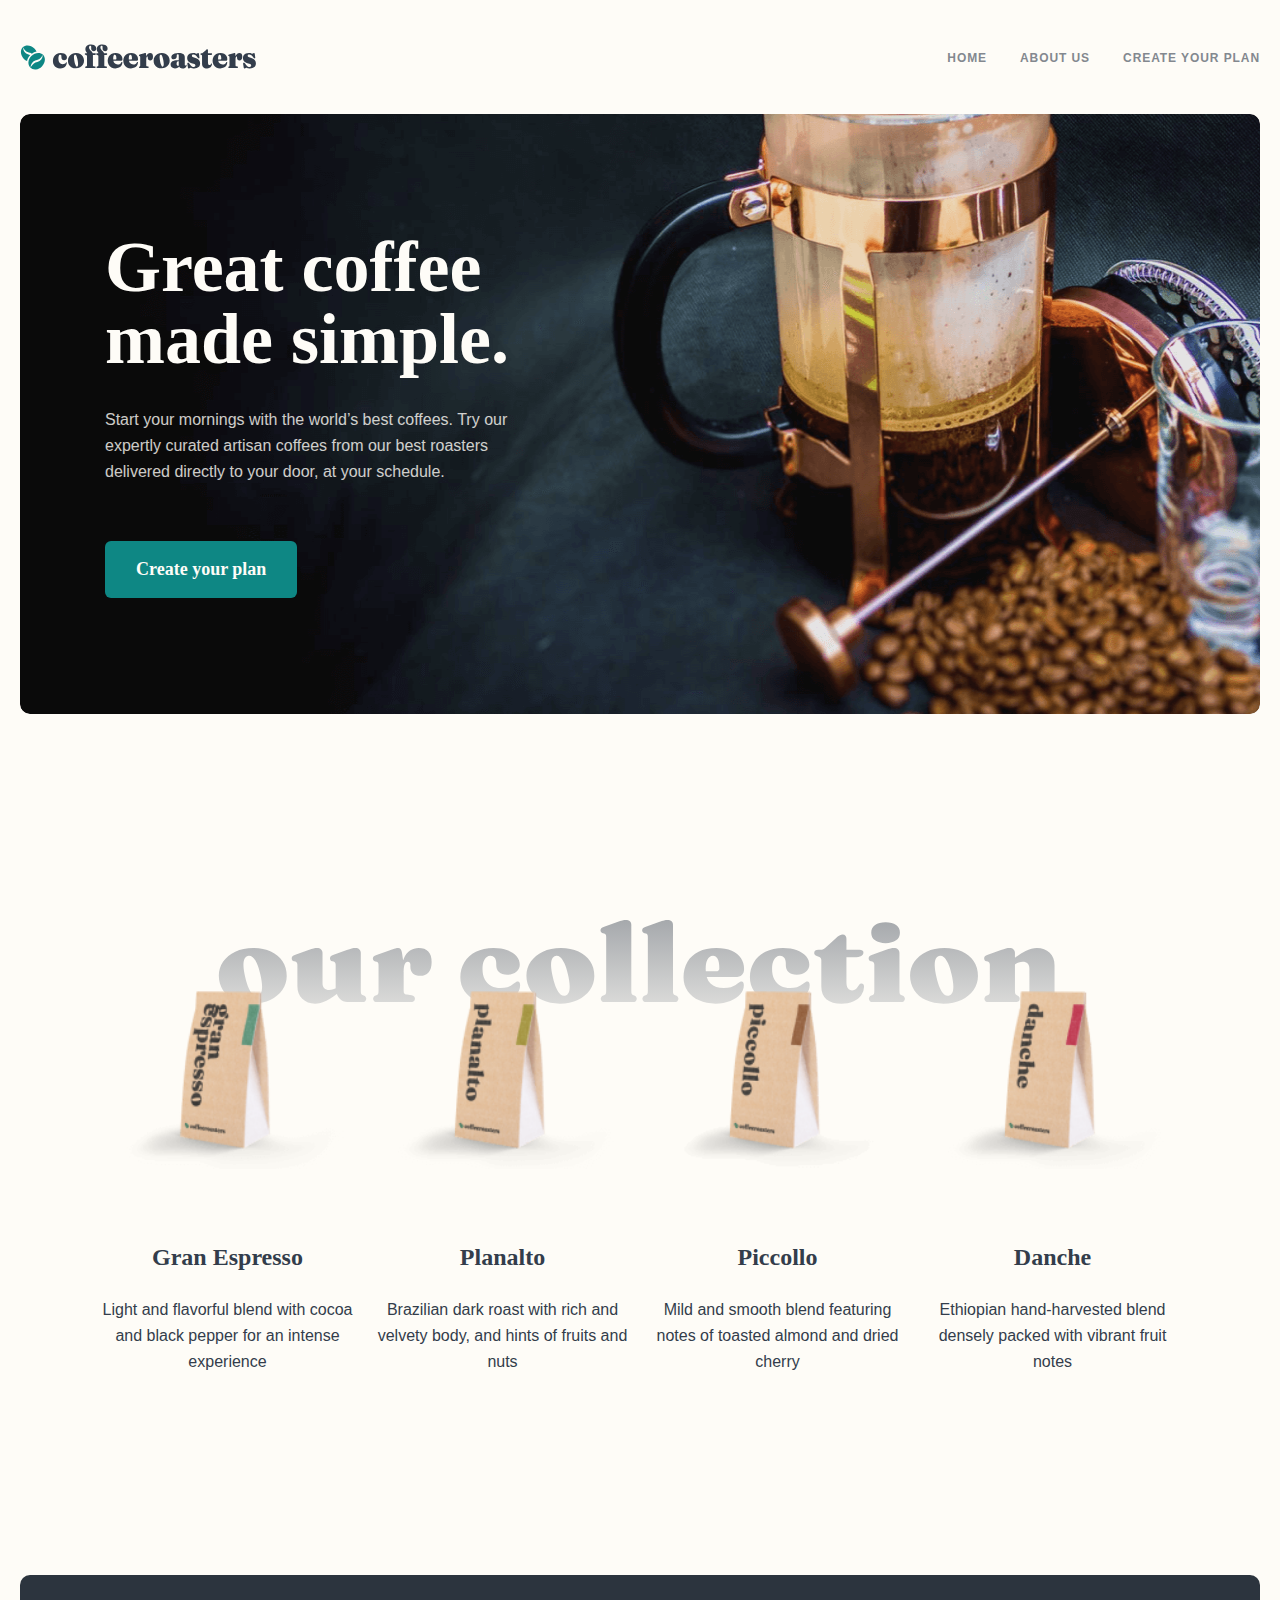
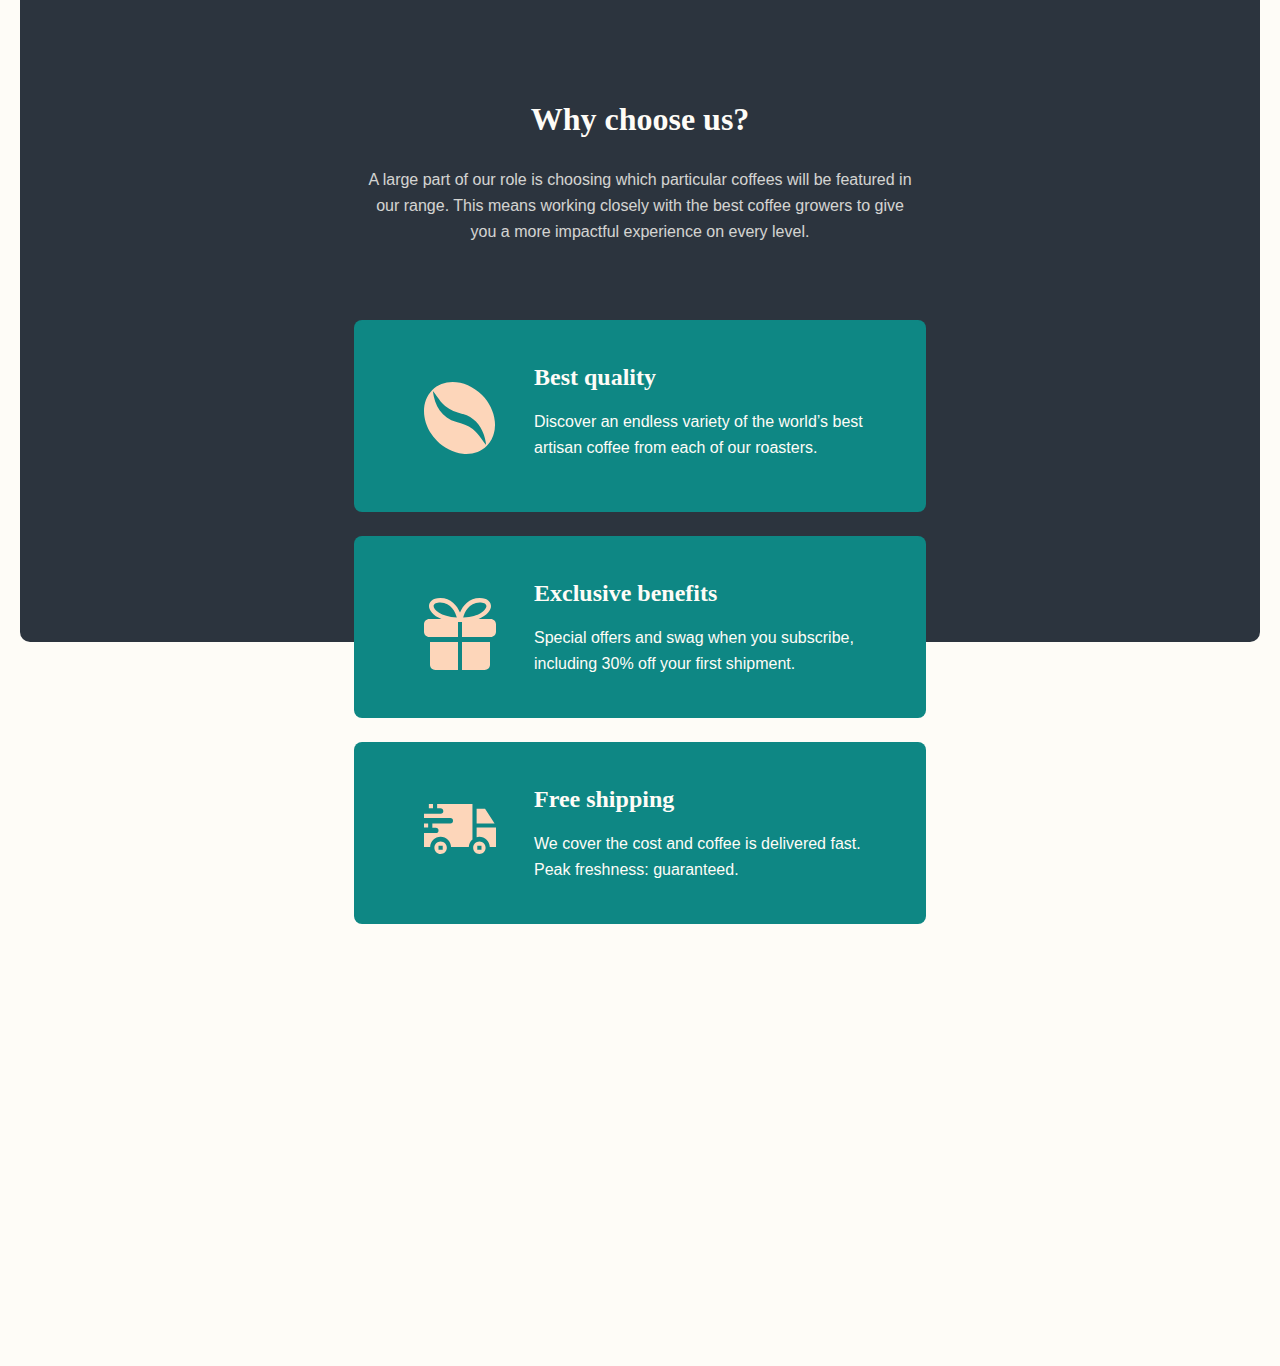
==== index.html @ 90b91039 "Initial commit" ====
<!DOCTYPE html>
<html lang="en">
<head>
  <meta charset="UTF-8">
  <meta name="viewport" content="width=device-width, initial-scale=1.0">
  <title>Coffee roaster</title>
  <link rel="preconnect" href="https://fonts.googleapis.com">
  <link rel="preconnect" href="https://fonts.gstatic.com" crossorigin>
  <link href="https://fonts.googleapis.com/css2?family=Fraunces:ital,opsz,wght@0,9..144,100..900;1,9..144,100..900&display=swap" rel="stylesheet">
  <link rel="stylesheet" href="./styles.css/normalize.css">
  <link rel="stylesheet" href="./styles.css/mainmini.css">
</head>
<body>
  <header class="site-header">
    <div class="container">
      <div class="site-header__wrapper">
        <a class="logo" href="./index.html">
          <img class="logo__img" src="./images/coffeelogo.svg" 
          alt="Coffee roaster's logo">
        </a>
        <button class="site-header__button js-menu-btn"></button>
        <nav class="site-header__navbar navbar-menu">
          <ul class="navbar-menu__list list-unstyled">
            <li class="navbar-menu__item">
              <a class="navbar-menu__link" href="./index.html">
                HOME
              </a>
            </li>
            <li class="navbar-menu__item">
              <a class="navbar-menu__link" href="./index.html">
                ABOUT US
              </a>
            </li>
            <li class="navbar-menu__item">
              <a class="navbar-menu__link" href="./index.html">
                CREATE YOUR PLAN
              </a>
            </li>
          </ul>
        </nav>
      </div>
    </div>
  </header>
  <main>
    <section class="hero">
      <div class="container">
        <div class="hero__wrapper">
          <div class="hero__title-wrapper">
            <h1 class="hero__title">
              Great coffee made simple.
            </h1>
            <div class="hero__text-wrapper">
              <p class="hero__text">
                Start your mornings with the world’s best coffees. Try our expertly curated artisan 
                coffees from our best roasters delivered directly to your door, at your schedule.
              </p>
            </div>
            <a class="hero__link" href="#">
              Create your plan
            </a>
          </div>
        </div>
      </div>
    </section>
    <section class="collection">
      <div class="container">
        <div class="collection__wrapper">
          <h2 class="collection__heading visually-hidden">
            our collection
          </h2>
          <img class="collection__title-img" src="./images/title.svg" 
          alt="our collection">
          <ul class="collection__list list-unstyled">
            <li class="collection__item">
              <img class="collection__img" src="./images/espressomobile.png" 
              srcset="./images/espressomobile.png 1x, ./images/espressomobile@2x.png 2x"
              alt="Gran Espresso">
              <div class="collection__title-wrapper">
                <h3 class="collection__title">
                  Gran Espresso
                </h3>
                <p class="collection__text">
                  Light and flavorful blend with cocoa and black pepper for an intense experience
                </p>
              </div>
            </li>
            <li class="collection__item">
              <img class="collection__img" src="./images/planaltomobile.png" 
              srcset="./images/planaltomobile.png 1x, ./images/planaltomobile@2x.png 2x"
              alt="Planalto">
              <div class="collection__title-wrapper">
                <h3 class="collection__title">
                  Planalto
                </h3>
                <p class="collection__text">
                  Brazilian dark roast with rich and velvety body, and hints of fruits and nuts
                </p>
              </div>
            </li>
            <li class="collection__item">
              <img class="collection__img" src="./images/piccollomobile.png" 
              srcset="./images/piccollomobile.png 1x, ./images/piccollomobile@2x.png 2x"
              alt="Piccollo">
              <div class="collection__title-wrapper">
                <h3 class="collection__title">
                  Piccollo
                </h3>
                <p class="collection__text">
                  Mild and smooth blend featuring notes of toasted almond and dried cherry
                </p>
              </div>
            </li>
            <li class="collection__item">
              <img class="collection__img" src="./images/danchemobile.png" 
              srcset="./images/danchemobile.png 1x, ./images/danchemobile@2x.png 2x"
              alt="Danche">
              <div class="collection__title-wrapper">
                <h3 class="collection__title">
                  Danche
                </h3>
                <p class="collection__text">
                  Ethiopian hand-harvested blend densely packed with vibrant fruit notes
                </p>
              </div>
            </li>
          </ul>
        </div>
      </div>
    </section>
    <section class="amenities">
      <div class="container">
        <div class="amenities__wrapper">
          <div class="amenities__title-wrapper">
            <h2 class="amenities__title">
              Why choose us?
            </h2>
            <p class="amenities__text">
              A large part of our role is choosing which particular coffees will be featured in our range. This means working closely with the best coffee growers to give you a more impactful experience on every  level.
            </p>
          </div>
        </div>
        <ul class="amenities__list list-unstyled">
          <li class="amenities__item">
            <div class="amenities__item-wrapper">
              <h3 class="amenities__item-title">
                Best quality
              </h3>
              <div class="amenities__item-text-wraper">
                <p class="amenities__item-text">
                  Discover an endless variety of the world’s best artisan coffee from each of our roasters.
                </p>
              </div>
            </div>
          </li>
          <li class="amenities__item">
            <div class="amenities__item-wrapper">
              <h3 class="amenities__item-title">
                Exclusive benefits
              </h3>
              <div class="amenities__item-text-wraper">
                <p class="amenities__item-text">
                  Special offers and swag when you subscribe, including 30% off your first shipment.
                </p>
              </div>
            </div>
          </li>
          <li class="amenities__item">
            <div class="amenities__item-wrapper">
              <h3 class="amenities__item-title">
                Free shipping
              </h3>
              <div class="amenities__item-text-wraper">
                <p class="amenities__item-text">
                  We cover the cost and coffee is delivered fast. Peak freshness: guaranteed.
                </p>
              </div>
            </div>
          </li>
        </ul>
      </div>
    </section>
  </main>
  <script src="./main.js"></script>
</body>
</html>
---- styles.css/mainmini.css ----
:root{--main-title-font-size:28px;--main-amenities-font-size:24px;--main-text-font-size:14px;--main-header-font-size:12px;--main-link-font-size:15px;--main-title-font-weight:900;--main-text-font-weight:400;--main-header-font-weight:700;--main-title-line-height:32px;--main-text-line-height:25px;--main-header-line-height:15px;--main-text-align:center;--main-header-color:#83888f;--main-color:#333d4b;--main-number-color:#fdd6ba;--main-background-color:#0e8784;--main-amenities-color:#fefcf7}@font-face{font-display:swap;font-family:"Barlow";font-weight:400;src:url(./fonts/barlowregular.woff2) format("woff2"),url(./fonts/barlowregular.woff) format("woff")}@font-face{font-display:swap;font-family:"Barlow";font-weight:700;src:url(./fonts/barlowbold.woff2) format("woff2"),url(./fonts/barlowbold.woff) format("woff")}@font-face{font-display:swap;font-family:"Fraunces";font-weight:900;src:url(./fonts/fraunces-v31-latin-900.woff2) format("woff2"),url(./fonts/fraunces-v31-latin-900.woff) format("woff")}*,*::before,*::after{-webkit-box-sizing:border-box;box-sizing:border-box}body{font-family:"Arial","Barlow",sans-serif;background-color:var(--main-amenities-color)}img{display:block;height:auto}.visually-hidden{position:absolute;width:1px;height:1px;margin:-1px;padding:0;border:none;clip:rect(0 0 0 0);overflow:hidden}.list-unstyled{margin-top:0;margin-bottom:0;padding-left:0;list-style:none}.container{max-width:1320px;width:100%;margin:0 auto;padding:0 24px}.site-header{position:relative;padding-top:32px;padding-bottom:40px}.site-header__wrapper{display:-webkit-box;display:-ms-flexbox;display:flex;-webkit-box-pack:justify;-ms-flex-pack:justify;justify-content:space-between;-webkit-box-align:center;-ms-flex-align:center;align-items:center}.logo__img{width:163px;height:18px}.site-header__button{width:16px;height:15px;background-image:url(../images/hamburgmenu.svg);background-size:100%;background-repeat:no-repeat;background-position:center;background-color:transparent;border:none}.unscrollbody{overflow:hidden}.open-menu .navbar-menu{display:block}.open-menu .site-header__button{background-image:url(../images/closedmenu.svg)}.navbar-menu{display:none;position:absolute;top:89px;left:0;z-index:5;width:100vw;height:100vh;background-image:-webkit-gradient(linear,left bottom,left top,from(rgba(254,252,247,.5)),color-stop(55.94%,#fefcf7));background-image:-o-linear-gradient(bottom,rgba(254,252,247,.5) 0%,#fefcf7 55.94%);background-image:linear-gradient(0deg,rgba(254,252,247,.5) 0%,#fefcf7 55.94%)}.navbar-menu__list{display:-webkit-box;display:-ms-flexbox;display:flex;-webkit-box-orient:vertical;-webkit-box-direction:normal;-ms-flex-direction:column;flex-direction:column;-webkit-box-align:center;-ms-flex-align:center;align-items:center;row-gap:32px;-webkit-column-gap:33px;-moz-column-gap:33px;column-gap:33px;margin-top:40px}.navbar-menu__link{font-family:"Fraunces","Times New Roman",serif;font-size:var(--main-amenities-font-size);font-weight:var(--main-title-font-weight);line-height:var(--main-title-line-height);letter-spacing:0;text-align:var(--main-text-align);color:var(--main-color);-webkit-text-decoration-line:none;text-decoration-line:none}.hero{padding-bottom:205px}.hero__wrapper{padding:100px 9px 85px;border-radius:10px;background-image:url(../images/herobgmobile.png);background-repeat:no-repeat;background-size:100% 100%;background-position:center}.hero__title-wrapper{display:-webkit-box;display:-ms-flexbox;display:flex;min-width:215px;max-width:280px;margin-right:auto;margin-left:auto;-webkit-box-orient:vertical;-webkit-box-direction:normal;-ms-flex-direction:column;flex-direction:column;-webkit-box-align:center;-ms-flex-align:center;align-items:center}.hero__title{margin-top:0;margin-bottom:20px;font-family:"Fraunces";font-size:32px;font-weight:var(--main-title-font-weight);line-height:40px;text-align:var(--main-text-align);color:var(--main-amenities-color)}.hero__text{margin-top:0;margin-bottom:30px;font-size:var(--main-text-font-size);font-weight:var(--main-text-font-weight);line-height:var(--main-text-line-height);text-align:var(--main-text-align);color:var(--main-amenities-color);opacity:.8}.hero__link{display:inline-block;padding:12px 20px 12px;font-family:"Fraunces";font-size:var(--main-link-font-size);font-weight:var(--main-title-font-weight);line-height:var(--main-text-line-height);-webkit-text-decoration-line:none;text-decoration-line:none;text-align:var(--main-text-align);border-radius:6px;color:var(--main-amenities-color);background-color:var(--main-background-color)}.collection{position:relative;padding-bottom:120px}.collection__wrapper{display:-webkit-box;display:-ms-flexbox;display:flex;-webkit-box-orient:vertical;-webkit-box-direction:normal;-ms-flex-direction:column;flex-direction:column;-webkit-box-align:center;-ms-flex-align:center;align-items:center}.collection__title-img{position:absolute;width:280px;height:60px;top:-70px}.collection__list{display:-webkit-box;display:-ms-flexbox;display:flex;-webkit-box-orient:vertical;-webkit-box-direction:normal;-ms-flex-direction:column;flex-direction:column;row-gap:48px}.collection__item{display:-webkit-box;display:-ms-flexbox;display:flex;-webkit-box-orient:vertical;-webkit-box-direction:normal;-ms-flex-direction:column;flex-direction:column;-webkit-box-align:center;-ms-flex-align:center;align-items:center}.collection__img{margin-bottom:24px;width:200px;height:151px}.collection__title-wrapper{display:-webkit-box;display:-ms-flexbox;display:flex;max-width:282px;-webkit-box-orient:vertical;-webkit-box-direction:normal;-ms-flex-direction:column;flex-direction:column;-webkit-box-align:center;-ms-flex-align:center;align-items:center}.collection__title{margin-top:0;margin-bottom:16px;font-family:"Fraunces";font-size:var(--main-amenities-font-size);font-weight:var(--main-title-font-weight);line-height:var(--main-title-line-height);text-align:var(--main-text-align);color:var(--main-color)}.collection__text{margin-top:0;margin-bottom:0;font-size:var(--main-text-font-size);font-weight:var(--main-text-font-weight);line-height:var(--main-text-line-height);text-align:var(--main-text-align);color:var(--main-color)}.amenities{padding-bottom:120px}.amenities__wrapper{padding-bottom:540px;display:-webkit-box;display:-ms-flexbox;display:flex;-webkit-box-orient:vertical;-webkit-box-direction:normal;-ms-flex-direction:column;flex-direction:column;-webkit-box-align:center;-ms-flex-align:center;align-items:center;border-radius:10px;background-color:#282f38}.amenities__title-wrapper{padding:64px 20px 29px;border-radius:10px 10px 0 0;background-color:#2c343e}.amenities__title{margin-top:0;margin-bottom:24px;font-family:"Fraunces";font-size:23px;font-weight:var(--main-title-font-weight);line-height:28px;text-align:var(--main-text-align);color:var(--main-amenities-color)}.amenities__text{margin-top:0;margin-bottom:0;font-size:var(--main-text-font-size);font-weight:var(--main-text-font-weight);line-height:var(--main-text-line-height);text-align:var(--main-text-align);color:var(--main-amenities-color);opacity:.8}.amenities__list{position:relative;display:-webkit-box;display:-ms-flexbox;display:flex;padding-right:11px;padding-left:11px;-webkit-box-orient:vertical;-webkit-box-direction:normal;-ms-flex-direction:column;flex-direction:column;-webkit-box-align:center;-ms-flex-align:center;align-items:center;row-gap:24px;z-index:2;top:-490px}.amenities__item{display:-webkit-box;display:-ms-flexbox;display:flex;padding:40px 12px 40px;-webkit-box-orient:vertical;-webkit-box-direction:normal;-ms-flex-direction:column;flex-direction:column;-webkit-box-align:center;-ms-flex-align:center;align-items:center;border-radius:8px;background-color:var(--main-background-color)}.amenities__item::before{display:block;margin-bottom:40px;content:"";background-repeat:no-repeat;background-position:center}.amenities__item:first-child:before{width:71px;height:72px;background-image:url(../images/coffee.svg);background-size:71px 72px}.amenities__item:nth-child(2):before{width:72px;height:72px;background-image:url(../images/benefits.svg);background-size:72px 72px}.amenities__item:nth-child(3):before{width:72px;height:50px;background-image:url(../images/shipping.svg);background-size:72px 50px}.amenities__item-wrapper{display:-webkit-box;display:-ms-flexbox;display:flex;-webkit-box-orient:vertical;-webkit-box-direction:normal;-ms-flex-direction:column;flex-direction:column;-webkit-box-align:center;-ms-flex-align:center;align-items:center}.amenities__item-title{margin-top:0;margin-bottom:16px;font-family:"Fraunces";font-size:20px;font-weight:var(--main-title-font-weight);line-height:var(--main-text-line-height);text-align:var(--main-text-align);color:var(--main-amenities-color)}.amenities__item-text{margin-top:0;margin-bottom:0;font-size:var(--main-text-font-size);font-weight:var(--main-text-font-weight);line-height:var(--main-text-line-height);text-align:var(--main-text-align);color:var(--main-amenities-color)}@media only screen and (-webkit-min-device-pixel-ratio:2),only screen and (-o-min-device-pixel-ratio:2/1),only screen and (min-device-pixel-ratio:2),only screen and (-webkit-min-device-pixel-ratio:2),only screen and (-o-min-device-pixel-ratio:2/1),only screen and (min-resolution:192dpi),only screen and (min-resolution:2dppx){.hero__wrapper{background-image:url(../images/herobgmobile@2x.png)}}@media only screen and (min-width:316px){.hero__wrapper{padding-right:24px;padding-left:24px}.amenities__list{padding-right:24px;padding-left:24px}}@media only screen and (min-width:340px){:root{--main-text-font-size:15px;--main-link-font-size:16px}.hero__wrapper{padding-bottom:90px}.hero__title{margin-bottom:22px;font-size:35px}.hero__text{margin-bottom:35px}.hero__link{padding:14px 25px 14px}}@media only screen and (min-width:365px){:root{--main-link-font-size:18px}.hero__wrapper{padding-bottom:100px}.hero__title{margin-bottom:24px;font-size:40px}.hero__text{margin-bottom:40px}.hero__link{padding:15px 31px 16px}.amenities__wrapper{padding-bottom:633px}.amenities__title-wrapper{padding-right:24px;padding-left:24px}.amenities__title{font-size:var(--main-title-font-size)}.amenities__list{top:-597px}.amenities__item{padding:72px 12px 48px}.amenities__item:first-child{padding-bottom:51px}.amenities__item:nth-child(3){padding-top:83px}.amenities__item::before{margin-bottom:56px}.amenities__item:nth-child(3):before{margin-bottom:67px}.amenities__item-wrapper{min-width:255px;max-width:344px;width:100%}.amenities__item-title{margin-bottom:24px;font-size:var(--main-amenities-font-size);line-height:var(--main-title-line-height)}.amenities__item-text-wraper{max-width:212px}}@media only screen and (min-width:400px){.hero__wrapper{padding-bottom:100px;background-position:top}.hero__title{margin-bottom:26px}.hero__text{margin-bottom:42px}.collection__title-img{width:375px;height:72px;top:-85px}}@media only screen and (min-width:460px){.hero{padding-bottom:203px}.hero__wrapper{background-image:url(../images/herobgtablet.png);background-position:center}@media only screen and (-webkit-min-device-pixel-ratio:2),only screen and (-o-min-device-pixel-ratio:2/1),only screen and (min-device-pixel-ratio:2),only screen and (-webkit-min-device-pixel-ratio:2),only screen and (-o-min-device-pixel-ratio:2/1),only screen and (min-resolution:192dpi),only screen and (min-resolution:2dppx){.hero__wrapper{background-image:url(../images/herobgtablet@2x.png)}}.hero__title-wrapper{min-width:300px}.hero__title{font-size:44px}.collection{padding-bottom:144px}.collection__title-img{width:500px;height:100px;z-index:-1;top:-50px}.collection__item{-webkit-box-orient:horizontal;-webkit-box-direction:normal;-ms-flex-direction:row;flex-direction:row}.collection__img{margin-bottom:0}.collection__text{text-align:start}}@media only screen and (min-width:550px){:root{--main-text-align:start}.hero__title-wrapper{display:block;margin-right:0;margin-left:0}.amenities__title,.amenities__text,.amenities__item-title,.amenities__item-text{text-align:center}}@media only screen and (min-width:600px){.container{padding:0 40px}.site-header{padding-top:40px;padding-bottom:53px}.site-header__button{display:none}.site-header__navbar{position:static;display:block;width:auto;height:auto;background-image:none}.navbar-menu__list{-webkit-box-orient:horizontal;-webkit-box-direction:normal;-ms-flex-direction:row;flex-direction:row;margin-top:0}.navbar-menu__link{font-family:"Barlow","Arial",sans-serif;font-size:var(--main-header-font-size);font-weight:var(--main-header-font-weight);line-height:var(--main-header-line-height);letter-spacing:.92px;color:var(--main-header-color)}.hero__wrapper{padding:104px 0 104px 58px}.hero__title-wrapper{min-width:330px}.hero__text-wrapper{min-width:400px}.hero__title{margin-bottom:24px;font-size:48px;line-height:48px}.hero__text{margin-bottom:40px}.collection__item{-webkit-column-gap:36px;-moz-column-gap:36px;column-gap:36px}.collection__title{margin-bottom:24px}.amenities__wrapper{padding:56px 58px 368px;background-color:#2c343e}.amenities__title-wrapper{max-width:576px;padding-right:16px;padding-left:16px;background-color:transparent}.amenities__title{font-size:32px;line-height:48px}.amenities__list{padding-right:58px;padding-left:58px;top:-322px}.amenities__item{position:relative;padding:41px 48px 41px 180px}.amenities__item:nth-child(3){padding-top:41px}.amenities__item-wrapper{-webkit-box-align:start;-ms-flex-align:start;align-items:start}.amenities__item::before{position:absolute;display:inline-block;margin-bottom:0;top:62px;left:70px}.amenities__item:nth-child(3):before{margin-bottom:0}.amenities__item-title{margin-bottom:16px;text-align:start}.amenities__item-text-wraper{max-width:344px}.amenities__item-text{text-align:start}}@media only screen and (min-width:700px){.container{padding:0 20px}.logo__img{width:236px;height:26px}.collection__title-img{width:689px;height:118px;top:-69px}.collection__item{-webkit-box-align:start;-ms-flex-align:start;align-items:start}.collection__img{width:255px;height:193px}.collection__title-wrapper{margin-top:30px;-webkit-box-align:start;-ms-flex-align:start;align-items:start}}@media only screen and (min-width:800px){:root{--main-text-line-height:26px;--main-text-font-size:16px}.site-header{padding-top:44px;padding-bottom:44px}.hero{padding-bottom:262px}.hero__wrapper{padding:117px 0 116px 85px;background-image:url(../images/herobgdesktop.png);background-position:top left}@media only screen and (-webkit-min-device-pixel-ratio:2),only screen and (-o-min-device-pixel-ratio:2/1),only screen and (min-device-pixel-ratio:2),only screen and (-webkit-min-device-pixel-ratio:2),only screen and (-o-min-device-pixel-ratio:2/1),only screen and (min-resolution:192dpi),only screen and (min-resolution:2dppx){.hero__wrapper{background-image:url(../images/herobgdesktop@2x.png)}}.hero__title-wrapper{max-width:493px}.hero__title{margin-bottom:32px;font-size:72px;line-height:72px}.hero__text-wrapper{max-width:445px}.hero__text{margin-bottom:56px}.collection{padding-bottom:200px}.collection__list{-webkit-column-gap:30px;-moz-column-gap:30px;column-gap:30px;-webkit-box-orient:horizontal;-webkit-box-direction:normal;-ms-flex-direction:row;flex-direction:row;-ms-flex-wrap:wrap;flex-wrap:wrap;-ms-flex-pack:distribute;justify-content:space-around}.collection__item{display:inline-block}.collection__img{margin-bottom:72px}.collection__title{text-align:center}.collection__text{text-align:center}.collection__title-wrapper{max-width:255px;margin-top:0;-webkit-box-align:center;-ms-flex-align:center;align-items:center}}@media only screen and (min-width:850px){.collection__list{padding-right:30px;padding-left:30px;-webkit-column-gap:80px;-moz-column-gap:80px;column-gap:80px}}@media only screen and (min-width:1000px){.collection__list{padding-right:54px;padding-left:54px;-webkit-column-gap:120px;-moz-column-gap:120px;column-gap:120px}}@media only screen and (min-width:1120px){.collection__title-img{width:1111px;height:196px;top:-110px}.collection__list{padding-right:0;padding-left:0;-webkit-column-gap:20px;-moz-column-gap:20px;column-gap:20px;-webkit-box-pack:justify;-ms-flex-pack:justify;justify-content:space-between}}@media only screen and (min-width:1320px){.collection__list{padding-right:85px;padding-left:85px;-webkit-column-gap:30px;-moz-column-gap:30px;column-gap:30px;-webkit-box-pack:justify;-ms-flex-pack:justify;justify-content:space-between}.amenities__wrapper{padding:100px 0 317px;background-color:#2c343e}.amenities__title-wrapper{max-width:540px;padding-right:0;padding-left:0}.amenities__title{margin-bottom:32px;font-size:40px}.amenities__list{-webkit-box-orient:horizontal;-webkit-box-direction:normal;-ms-flex-direction:row;flex-direction:row;padding-right:85px;padding-left:85px;-webkit-column-gap:30px;-moz-column-gap:30px;column-gap:30px;top:-233px}.amenities__item{position:relative;padding:72px 48px 48px}.amenities__item:nth-child(3){padding-top:83px}.amenities__item-wrapper{-webkit-box-align:center;-ms-flex-align:center;align-items:center}.amenities__item::before{position:static;display:block;margin-bottom:56px;top:62px;left:70px}.amenities__item:nth-child(3):before{margin-bottom:67px}.amenities__item-title{margin-bottom:24px;text-align:center}.amenities__item-text-wraper{max-width:255px}.amenities__item-text{text-align:center}}
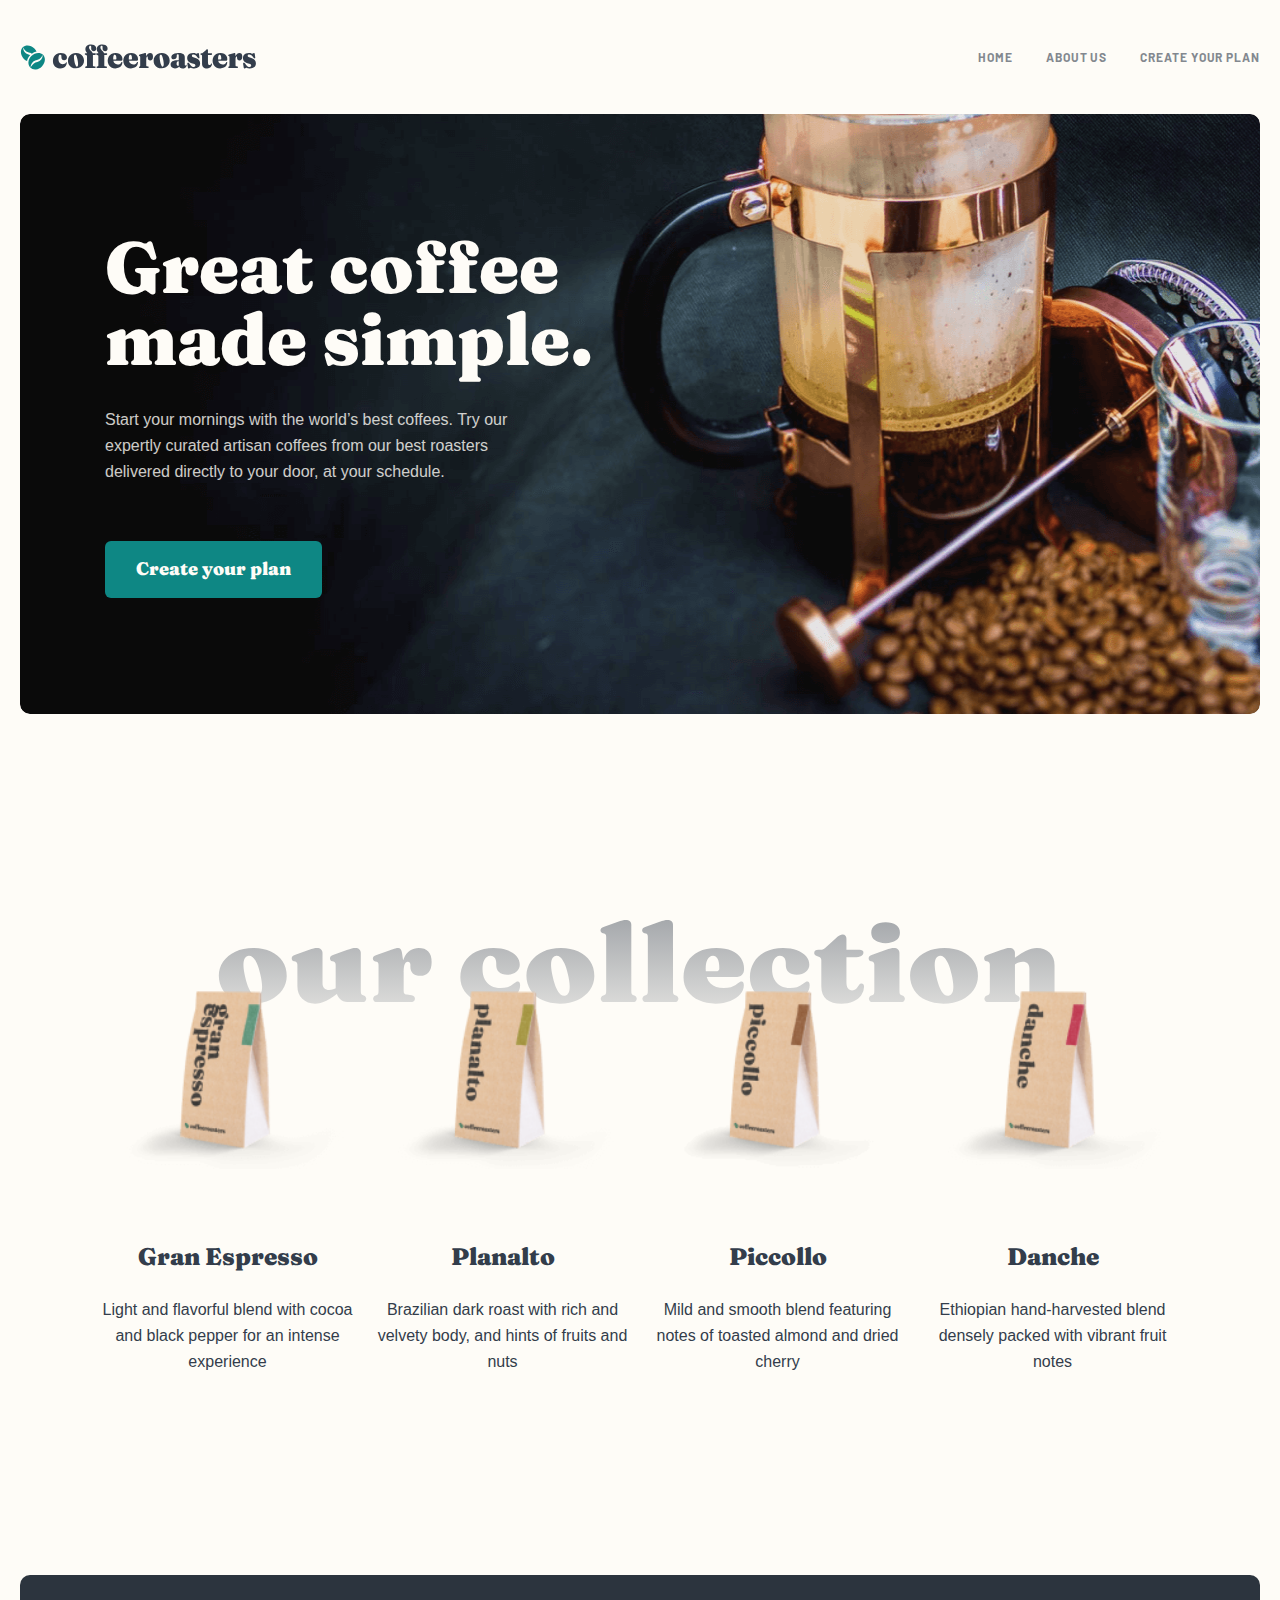
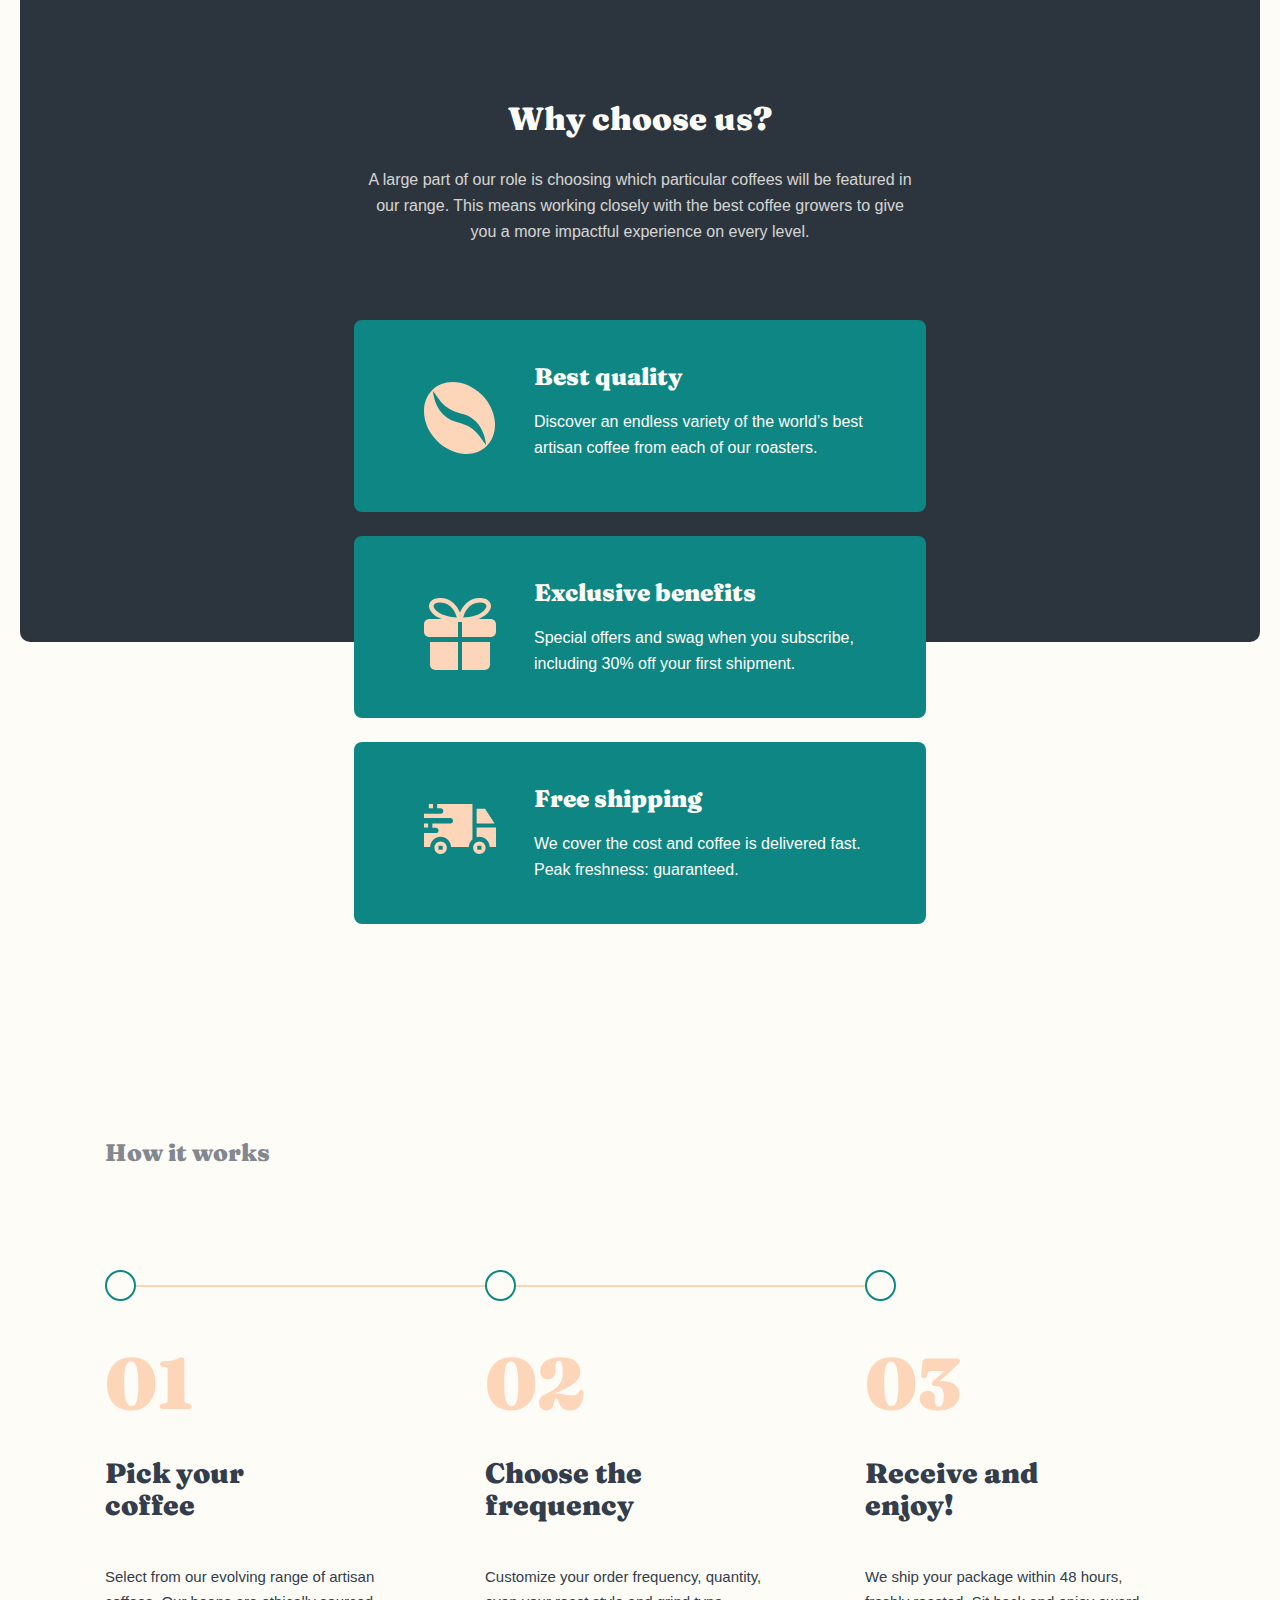
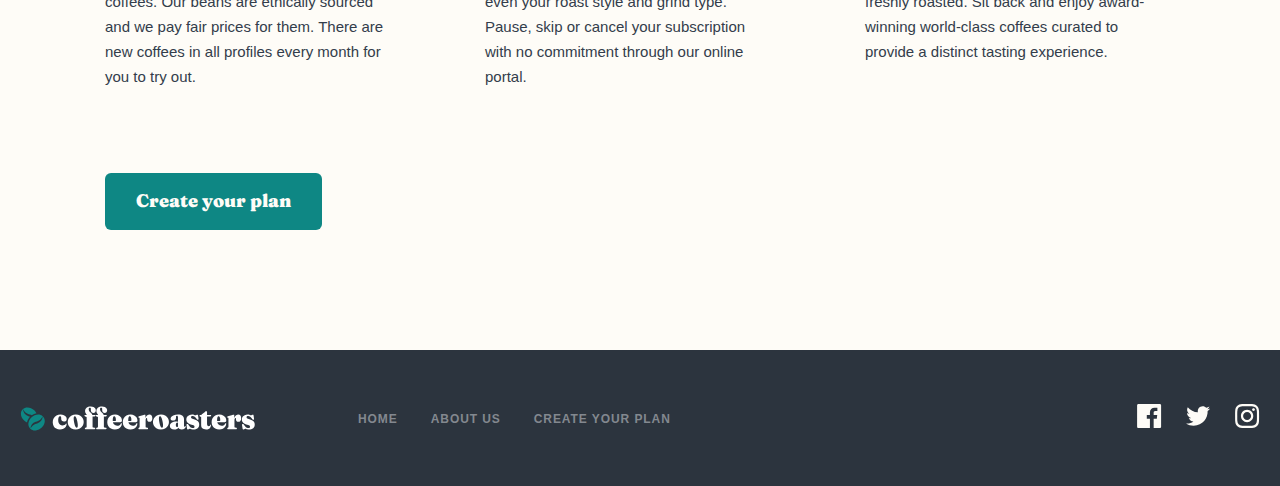
==== commit b5a3733b: "Add Sequence and Site-footer sections" ====
--- a/index.html
+++ b/index.html
@@ -4,11 +4,9 @@
   <meta charset="UTF-8">
   <meta name="viewport" content="width=device-width, initial-scale=1.0">
   <title>Coffee roaster</title>
-  <link rel="preconnect" href="https://fonts.googleapis.com">
-  <link rel="preconnect" href="https://fonts.gstatic.com" crossorigin>
-  <link href="https://fonts.googleapis.com/css2?family=Fraunces:ital,opsz,wght@0,9..144,100..900;1,9..144,100..900&display=swap" rel="stylesheet">
   <link rel="stylesheet" href="./styles.css/normalize.css">
-  <link rel="stylesheet" href="./styles.css/mainmini.css">
+  <link rel="stylesheet" href="./styles.css/main.css">
+  <!-- <link rel="stylesheet" href="./styles.css/mainmini.css"> -->
 </head>
 <body>
   <header class="site-header">
@@ -139,47 +137,147 @@
             </p>
           </div>
         </div>
-        <ul class="amenities__list list-unstyled">
-          <li class="amenities__item">
-            <div class="amenities__item-wrapper">
-              <h3 class="amenities__item-title">
-                Best quality
-              </h3>
-              <div class="amenities__item-text-wraper">
-                <p class="amenities__item-text">
-                  Discover an endless variety of the world’s best artisan coffee from each of our roasters.
-                </p>
-              </div>
-            </div>
-          </li>
-          <li class="amenities__item">
-            <div class="amenities__item-wrapper">
-              <h3 class="amenities__item-title">
-                Exclusive benefits
-              </h3>
-              <div class="amenities__item-text-wraper">
-                <p class="amenities__item-text">
-                  Special offers and swag when you subscribe, including 30% off your first shipment.
-                </p>
-              </div>
-            </div>
-          </li>
-          <li class="amenities__item">
-            <div class="amenities__item-wrapper">
-              <h3 class="amenities__item-title">
-                Free shipping
-              </h3>
-              <div class="amenities__item-text-wraper">
-                <p class="amenities__item-text">
-                  We cover the cost and coffee is delivered fast. Peak freshness: guaranteed.
-                </p>
-              </div>
-            </div>
+        <div class="amenities__list-wrapper">
+          <ul class="amenities__list list-unstyled">
+            <li class="amenities__item">
+              <div class="amenities__item-wrapper">
+                <h3 class="amenities__item-title">
+                  Best quality
+                </h3>
+                <div class="amenities__item-text-wraper">
+                  <p class="amenities__item-text">
+                    Discover an endless variety of the world’s best artisan coffee from each of our roasters.
+                  </p>
+                </div>
+              </div>
+            </li>
+            <li class="amenities__item">
+              <div class="amenities__item-wrapper">
+                <h3 class="amenities__item-title">
+                  Exclusive benefits
+                </h3>
+                <div class="amenities__item-text-wraper">
+                  <p class="amenities__item-text">
+                    Special offers and swag when you subscribe, including 30% off your first shipment.
+                  </p>
+                </div>
+              </div>
+            </li>
+            <li class="amenities__item">
+              <div class="amenities__item-wrapper">
+                <h3 class="amenities__item-title">
+                  Free shipping
+                </h3>
+                <div class="amenities__item-text-wraper">
+                  <p class="amenities__item-text">
+                    We cover the cost and coffee is delivered fast. Peak freshness: guaranteed.
+                  </p>
+                </div>
+              </div>
+            </li>
+          </ul>
+        </div>
+      </div>
+    </section>
+    <section class="sequence">
+      <div class="container">
+        <div class="sequence__wrapper">
+          <h2 class="sequence__title">
+            How it works
+          </h2>
+          <ol class="sequence__list list-unstyled">
+            <li class="sequence__item">
+              <div class="sequence__item-wrapper">
+                <div class="sequence__item-title-wrapper">
+                  <h3 class="sequence__item-title">
+                    Pick your coffee
+                  </h3>
+                </div>
+                <p class="sequence__item-text">
+                  Select from our evolving range of artisan coffees. Our beans are ethically sourced and we pay fair prices for them. There are new coffees in all profiles every month for you to try out.
+                </p>
+              </div>
+            </li>
+            <li class="sequence__item">
+              <div class="sequence__item-wrapper">
+                <h3 class="sequence__item-title">
+                  Choose the frequency
+                </h3>
+                <p class="sequence__item-text">
+                  Customize your order frequency, quantity, even your roast style and grind type. Pause, skip or cancel your subscription with no commitment through our online portal.
+                </p>
+              </div>
+            </li>
+            <li class="sequence__item">
+              <div class="sequence__item-wrapper">
+                <div class="sequence__item-title-wrapper">
+                  <h3 class="sequence__item-title">
+                    Receive and enjoy!
+                  </h3>
+                </div>
+                <p class="sequence__item-text">
+                  We ship your package within 48 hours, freshly roasted. Sit back and enjoy award-winning world-class coffees curated to provide a distinct tasting experience.
+                </p>
+              </div>
+            </li>
+          </ol>
+          <a class="hero__link" href="#">
+            Create your plan
+          </a>
+        </div>
+      </div>
+    </section>
+  </main>
+  <footer class="site-footer">
+    <div class="container">
+      <div class="site-footer__wrapper">
+        <a class="sitelogo-link" href="./index.html">
+          <img class="sitelogo" src="./images/coffeeroasterlogo.svg"
+          alt="Coffee roaster logo">
+        </a>
+        <ul class="site-footer__list list-unstyled">
+          <li class="site-footer__item">
+            <a class="site-footer__link" href="./index.html">
+              HOME
+            </a>
+          </li>
+          <li class="site-footer__item">
+            <a class="site-footer__link" href="./index.html">
+              ABOUT US
+            </a>
+          </li>
+          <li class="site-footer__item">
+            <a class="site-footer__link" href="./index.html">
+              CREATE YOUR PLAN
+            </a>
           </li>
         </ul>
-      </div>
-    </section>
-  </main>
+        <ul class="site-footer__social list-unstyled social-list">
+          <li class="social-list__item">
+            <a class="social-list__link" href="#">
+              <svg xmlns="http://www.w3.org/2000/svg" width="25" height="24" viewBox="0 0 25 24" fill="currentcolor">
+                <path d="M22.7751 0H1.4251C0.693098 0 0.100098 0.593 0.100098 1.325V22.676C0.100098 23.407 0.693098 24 1.4251 24H12.9201V14.706H9.7921V11.084H12.9201V8.413C12.9201 5.313 14.8131 3.625 17.5791 3.625C18.9041 3.625 20.0421 3.724 20.3741 3.768V7.008L18.4561 7.009C16.9521 7.009 16.6611 7.724 16.6611 8.772V11.085H20.2481L19.7811 14.707H16.6611V24H22.7771C23.5071 24 24.1001 23.407 24.1001 22.675V1.325C24.1001 0.593 23.5071 0 22.7751 0Z" fill="currentcolor"/>
+              </svg>
+            </a>
+          </li>
+          <li class="social-list__item">
+            <a class="social-list__link" href="#">
+              <svg xmlns="http://www.w3.org/2000/svg" width="25" height="20" viewBox="0 0 25 20" fill="currentcolor">
+                <path d="M24.1001 2.55705C23.2171 2.94905 22.2681 3.21305 21.2721 3.33205C22.2891 2.72305 23.0701 1.75805 23.4371 0.608047C22.4861 1.17205 21.4321 1.58205 20.3101 1.80305C19.4131 0.846047 18.1321 0.248047 16.7161 0.248047C13.5371 0.248047 11.2011 3.21405 11.9191 6.29305C7.8281 6.08805 4.2001 4.12805 1.7711 1.14905C0.481098 3.36205 1.1021 6.25705 3.2941 7.72305C2.4881 7.69705 1.7281 7.47605 1.0651 7.10705C1.0111 9.38805 2.6461 11.522 5.0141 11.997C4.3211 12.185 3.5621 12.229 2.7901 12.081C3.4161 14.037 5.2341 15.46 7.3901 15.5C5.3201 17.123 2.7121 17.848 0.100098 17.54C2.2791 18.937 4.8681 19.752 7.6481 19.752C16.7901 19.752 21.9551 12.031 21.6431 5.10605C22.6051 4.41105 23.4401 3.54405 24.1001 2.55705Z" fill="currentcolor"/>
+              </svg>
+            </a>
+          </li>
+          <li class="social-list__item">
+            <a class="social-list__link" href="#">
+              <svg xmlns="http://www.w3.org/2000/svg" width="25" height="24" viewBox="0 0 25 24" fill="currentcolor">
+                <path fill-rule="evenodd" clip-rule="evenodd" d="M12.1001 0C8.8411 0 8.4331 0.014 7.1531 0.072C2.7951 0.272 0.373098 2.69 0.173098 7.052C0.114098 8.333 0.100098 8.741 0.100098 12C0.100098 15.259 0.114098 15.668 0.172098 16.948C0.372098 21.306 2.7901 23.728 7.1521 23.928C8.4331 23.986 8.8411 24 12.1001 24C15.3591 24 15.7681 23.986 17.0481 23.928C21.4021 23.728 23.8301 21.31 24.0271 16.948C24.0861 15.668 24.1001 15.259 24.1001 12C24.1001 8.741 24.0861 8.333 24.0281 7.053C23.8321 2.699 21.4111 0.273 17.0491 0.073C15.7681 0.014 15.3591 0 12.1001 0ZM12.1001 2.163C15.3041 2.163 15.6841 2.175 16.9501 2.233C20.2021 2.381 21.7211 3.924 21.8691 7.152C21.9271 8.417 21.9381 8.797 21.9381 12.001C21.9381 15.206 21.9261 15.585 21.8691 16.85C21.7201 20.075 20.2051 21.621 16.9501 21.769C15.6841 21.827 15.3061 21.839 12.1001 21.839C8.8961 21.839 8.5161 21.827 7.2511 21.769C3.9911 21.62 2.4801 20.07 2.3321 16.849C2.2741 15.584 2.2621 15.205 2.2621 12C2.2621 8.796 2.2751 8.417 2.3321 7.151C2.4811 3.924 3.9961 2.38 7.2511 2.232C8.5171 2.175 8.8961 2.163 12.1001 2.163ZM5.9381 12C5.9381 8.597 8.6971 5.838 12.1001 5.838C15.5031 5.838 18.2621 8.597 18.2621 12C18.2621 15.404 15.5031 18.163 12.1001 18.163C8.6971 18.163 5.9381 15.403 5.9381 12ZM12.1001 16C9.8911 16 8.1001 14.21 8.1001 12C8.1001 9.791 9.8911 8 12.1001 8C14.3091 8 16.1001 9.791 16.1001 12C16.1001 14.21 14.3091 16 12.1001 16ZM17.0651 5.595C17.0651 4.8 17.7101 4.155 18.5061 4.155C19.3011 4.155 19.9451 4.8 19.9451 5.595C19.9451 6.39 19.3011 7.035 18.5061 7.035C17.7101 7.035 17.0651 6.39 17.0651 5.595Z" fill="currentcolor"/>
+              </svg>
+            </a>
+          </li>
+        </ul>
+      </div>
+    </div>
+  </footer>
   <script src="./main.js"></script>
 </body>
 </html>--- a/styles.css/main.css
+++ b/styles.css/main.css
@@ -0,0 +1,1518 @@
+/*
+* Prefixed by https://autoprefixer.github.io
+* PostCSS: v8.4.14,
+* Autoprefixer: v10.4.7
+* Browsers: last 4 version
+*/
+
+:root {
+  --main-title-font-size: 28px;
+  --main-amenities-font-size: 24px;
+  --main-text-font-size: 14px;
+  --main-header-font-size: 12px;
+  --main-link-font-size: 15px;
+  --main-title-font-weight: 900;
+  --main-text-font-weight: 400;
+  --main-header-font-weight: 700;
+  --main-title-line-height: 32px;
+  --main-text-line-height: 25px;
+  --main-header-line-height: 15px;
+  --main-text-align: center;
+  --main-header-color: #83888f;
+  --main-color: #333d4b;
+  --main-number-color: #fdd6ba;
+  --main-background-color: #0e8784;
+  --main-amenities-color: #fefcf7;
+}
+
+@font-face {
+  font-family: "Barlow";
+  font-weight: 400;
+  src: url("../fonts/barlowregular.woff2") format("woff2"), 
+  url("../fonts/barlowregular.woff") format("woff");
+  font-display: swap; 
+}
+
+@font-face {
+  font-family: "Barlow";
+  font-weight: 700;
+  src: url("../fonts/barlowbold.woff2") format("woff2"), 
+  url("../fonts/barlowbold.woff") format("woff");
+  font-display: swap; 
+}
+
+@font-face {
+  font-family: "Fraunces";
+  font-weight: 900;
+  src: url("../fonts/frauncesblack.woff2") format("woff2"),
+  url("../fonts/frauncesblack.woff") format("woff");
+  font-display: swap; 
+}
+
+*,
+*::before,
+*::after {
+  -webkit-box-sizing: border-box;
+  box-sizing: border-box;
+}
+
+body {
+  font-family: "Arial", "Barlow", sans-serif;
+  background-color: var(--main-amenities-color); 
+}
+
+
+img {
+  display: block;
+  height: auto;
+}
+
+.visually-hidden {
+  position: absolute;
+  width: 1px;
+  height: 1px;
+  margin: -1px;
+  padding: 0;
+  border: none;
+  clip: rect(0 0 0 0);
+  overflow: hidden;
+}
+
+.list-unstyled {
+  margin-top: 0;
+  margin-bottom: 0;
+  padding-left: 0;
+  list-style: none;
+}
+
+.container {
+  max-width: 1320px;
+  width: 100%;
+  margin: 0 auto;
+  padding: 0 24px;
+}
+
+.site-header {
+  position: relative;
+  padding-top: 32px;
+  padding-bottom: 40px;
+}
+
+.site-header__wrapper {
+  display: -webkit-box;
+  display: -ms-flexbox;
+  display: flex;
+  -webkit-box-pack: justify;
+  -ms-flex-pack: justify;
+  justify-content: space-between;
+  -webkit-box-align: center;
+  -ms-flex-align: center;
+  align-items: center;
+}
+
+.logo__img {
+  width: 163px;
+  height: 18px;
+}
+
+.site-header__button {
+  width: 16px;
+  height: 15px;
+  background-image: url("../images/hamburgmenu.svg");
+  background-size: 100%;
+  background-repeat: no-repeat;
+  background-position: center;
+  background-color: transparent;
+  border: none;
+}
+
+.unscrollbody {
+  overflow: hidden;
+}
+
+.open-menu .navbar-menu {
+  display: block;
+}
+
+.open-menu .site-header__button {
+  background-image: url("../images/closedmenu.svg");
+}
+
+.navbar-menu {
+  display: none;
+  position: absolute;
+  top: 89px;
+  left: 0;
+  z-index: 5;
+  width: 100vw;
+  height: 100vh;
+  background-image: -webkit-gradient(linear, left bottom, left top, from(rgba(254, 252, 247, 0.50)), color-stop(55.94%, #fefcf7));
+  background-image: -o-linear-gradient(bottom, rgba(254, 252, 247, 0.50) 0%, #fefcf7 55.94%);
+  background-image: linear-gradient(0deg, rgba(254, 252, 247, 0.50) 0%, #fefcf7 55.94%);
+}
+
+.navbar-menu__list {
+  display: -webkit-box;
+  display: -ms-flexbox;
+  display: flex;
+  -webkit-box-orient: vertical;
+  -webkit-box-direction: normal;
+  -ms-flex-direction: column;
+  flex-direction: column;
+  -webkit-box-align: center;
+  -ms-flex-align: center;
+  align-items: center;
+  row-gap: 32px;
+  -webkit-column-gap: 33px;
+  -moz-column-gap: 33px;
+  column-gap: 33px;
+  margin-top: 40px;
+}
+
+.navbar-menu__link {
+  font-family: "Fraunces", "Times New Roman", serif;
+  font-size: var(--main-amenities-font-size);
+  font-weight: var(--main-title-font-weight);
+  line-height: var(--main-title-line-height);
+  letter-spacing: 0;
+  text-align: var(--main-text-align);
+  color: var(--main-color);
+  -webkit-text-decoration-line: none;
+  text-decoration-line: none;
+  transition: color 0.3s linear;
+}
+
+.navbar-menu__link:hover {
+  color: var(--main-color);
+}
+
+.hero {
+  padding-bottom: 205px;
+}
+
+.hero__wrapper {
+  padding: 100px 9px 85px;
+  border-radius: 10px;
+  background-image: url("../images/herobgmobile.png");
+  background-repeat: no-repeat;
+  background-size: 100% 100%;
+  background-position: center;
+}
+
+.hero__title-wrapper {
+  display: -webkit-box;
+  display: -ms-flexbox;
+  display: flex;
+  min-width: 218px;
+  max-width: 280px;
+  margin-right: auto;
+  margin-left: auto;
+  -webkit-box-orient: vertical;
+  -webkit-box-direction: normal;
+  -ms-flex-direction: column;
+  flex-direction: column;
+  -webkit-box-align: center;
+  -ms-flex-align: center;
+  align-items: center;
+}
+
+.hero__title {
+  margin-top: 0;
+  margin-bottom: 20px;
+  font-family: "Fraunces";
+  font-size: 32px;
+  font-weight: var(--main-title-font-weight);
+  line-height: 40px; 
+  text-align: var(--main-text-align);
+  color: var(--main-amenities-color);
+}
+
+.hero__text {
+  margin-top: 0;
+  margin-bottom: 30px;
+  font-size: var(--main-text-font-size);
+  font-weight: var(--main-text-font-weight);
+  line-height: var(--main-text-line-height);
+  text-align: var(--main-text-align);
+  color: var(--main-amenities-color);
+  opacity: 0.8;
+}
+
+.hero__link {
+  display: inline-block;
+  padding: 12px 20px 12px;
+  font-family: "Fraunces";
+  font-size: var(--main-link-font-size);
+  font-weight: var(--main-title-font-weight);
+  line-height: var(--main-text-line-height);
+  -webkit-text-decoration-line: none;
+  text-decoration-line: none; 
+  text-align: var(--main-text-align);
+  border-radius: 6px;
+  color: var(--main-amenities-color);
+  background-color: var(--main-background-color);
+  transition: background-color 0.3s linear;
+}
+
+.hero__link:hover {
+  background-color: #66d2cf;
+}
+
+.collection {
+  position: relative;
+  padding-bottom: 120px;
+}
+
+.collection__wrapper {
+  display: -webkit-box;
+  display: -ms-flexbox;
+  display: flex;
+  -webkit-box-orient: vertical;
+  -webkit-box-direction: normal;
+  -ms-flex-direction: column;
+  flex-direction: column;
+  -webkit-box-align: center;
+  -ms-flex-align: center;
+  align-items: center;
+}
+
+.collection__title-img {
+  position: absolute;
+  width: 280px;
+  height: 60px;
+  top: -70px;
+}
+
+.collection__list {
+  display: -webkit-box;
+  display: -ms-flexbox;
+  display: flex;
+  -webkit-box-orient: vertical;
+  -webkit-box-direction: normal;
+  -ms-flex-direction: column;
+  flex-direction: column;
+  row-gap: 48px;
+}
+
+.collection__item {
+  display: -webkit-box;
+  display: -ms-flexbox;
+  display: flex;
+  -webkit-box-orient: vertical;
+  -webkit-box-direction: normal;
+  -ms-flex-direction: column;
+  flex-direction: column;
+  -webkit-box-align: center;
+  -ms-flex-align: center;
+  align-items: center;
+}
+
+.collection__img {
+  margin-bottom: 24px;
+  width: 200px;
+  height: 151px;
+}
+
+.collection__title-wrapper {
+  display: -webkit-box;
+  display: -ms-flexbox;
+  display: flex;
+  max-width: 282px;
+  -webkit-box-orient: vertical;
+  -webkit-box-direction: normal;
+  -ms-flex-direction: column;
+  flex-direction: column;
+  -webkit-box-align: center;
+  -ms-flex-align: center;
+  align-items: center;
+}
+
+.collection__title {
+  margin-top: 0;
+  margin-bottom: 16px;
+  font-family: "Fraunces";
+  font-size: var(--main-amenities-font-size);
+  font-weight: var(--main-title-font-weight);
+  line-height: var(--main-title-line-height); 
+  text-align: var(--main-text-align);
+  color: var(--main-color);
+}
+
+.collection__text {
+  margin-top: 0;
+  margin-bottom: 0;
+  font-size: var(--main-text-font-size);
+  font-weight: var(--main-text-font-weight);
+  line-height: var( --main-text-line-height); 
+  text-align: var(--main-text-align);
+  color: var(--main-color);
+}
+
+.amenities {
+  padding-bottom: 590px;
+}
+
+.amenities__wrapper {
+  padding-bottom: 540px;
+  display: -webkit-box;
+  display: -ms-flexbox;
+  display: flex;
+  -webkit-box-orient: vertical;
+  -webkit-box-direction: normal;
+  -ms-flex-direction: column;
+  flex-direction: column;
+  -webkit-box-align: center;
+  -ms-flex-align: center;
+  align-items: center;
+  border-radius: 10px;
+  background-color: #282f38;
+}
+
+.amenities__title-wrapper { 
+  padding: 64px 20px 29px;
+  border-radius: 10px 10px 0 0;
+  background-color: #2c343e;
+}
+
+.amenities__title {
+  margin-top: 0;
+  margin-bottom: 24px;
+  font-family: "Fraunces";
+  font-size: 23px;
+  font-weight: var(--main-title-font-weight);
+  line-height: 28px; 
+  text-align: var(--main-text-align);
+  color: var(--main-amenities-color);
+}
+
+.amenities__text {
+  margin-top: 0;
+  margin-bottom: 0;
+  font-size: var(--main-text-font-size);
+  font-weight: var(--main-text-font-weight);
+  line-height: var(--main-text-line-height);
+  text-align: var(--main-text-align);
+  color: var(--main-amenities-color);
+  opacity: 0.8;
+}
+
+.amenities__list-wrapper {
+  position: relative;
+}
+
+.amenities__list {
+  position: absolute;
+  display: -webkit-box;
+  display: -ms-flexbox;
+  display: flex;
+  padding-right: 11px;
+  padding-left: 11px;
+  -webkit-box-orient: vertical;
+  -webkit-box-direction: normal;
+  -ms-flex-direction: column;
+  flex-direction: column;
+  -webkit-box-align: center;
+  -ms-flex-align: center;
+  align-items: center;
+  row-gap: 24px;
+  z-index: 2;
+  top: -490px;
+}
+
+.amenities__item {
+  display: -webkit-box;
+  display: -ms-flexbox;
+  display: flex;
+  padding: 40px 11px 40px;
+  -webkit-box-orient: vertical;
+  -webkit-box-direction: normal;
+  -ms-flex-direction: column;
+  flex-direction: column;
+  -webkit-box-align: center;
+  -ms-flex-align: center;
+  align-items: center;
+  border-radius: 8px;
+  background-color: var(--main-background-color);
+}
+
+.amenities__item::before {
+  display: block;
+  margin-bottom: 40px;
+  content: "";
+  background-repeat: no-repeat;
+  background-position: center;
+}
+
+.amenities__item:first-child:before {
+  width: 71px;
+  height: 72px;
+  background-image: url("../images/coffee.svg");
+  background-size: 71px 72px;
+}
+
+.amenities__item:nth-child(2):before {
+  width: 72px;
+  height: 72px;
+  background-image: url("../images/benefits.svg");
+  background-size: 72px 72px;
+}
+
+.amenities__item:nth-child(3):before  {
+  width: 72px;
+  height: 50px;
+  background-image: url("../images/shipping.svg");
+  background-size: 72px 50px;
+}
+
+.amenities__item-wrapper {
+  display: -webkit-box;
+  display: -ms-flexbox;
+  display: flex;
+  -webkit-box-orient: vertical;
+  -webkit-box-direction: normal;
+  -ms-flex-direction: column;
+  flex-direction: column;
+  -webkit-box-align: center;
+  -ms-flex-align: center;
+  align-items: center;
+}
+
+.amenities__item-title {
+  margin-top: 0;
+  margin-bottom: 16px;
+  font-family: "Fraunces";
+  font-size: 20px;
+  font-weight: var(--main-title-font-weight);
+  line-height: var(--main-text-line-height);
+  text-align: var(--main-text-align);
+  color: var(--main-amenities-color);
+}
+
+.amenities__item-text {
+  margin-top: 0;
+  margin-bottom: 0;
+  font-size: var(--main-text-font-size);
+  font-weight: var(--main-text-font-weight);
+  line-height: var(--main-text-line-height);
+  text-align: var(--main-text-align);
+  color: var(--main-amenities-color);
+}
+
+.sequence {
+  padding-bottom: 120px;
+}
+
+.sequence__wrapper {
+  display: flex;
+  flex-direction: column;
+  align-items: center;
+}
+
+.sequence__title {
+  margin-top: 0;
+  margin-bottom: 50px;
+  font-family: "Fraunces";
+  font-size: 24px;
+  font-weight: var(--main-title-font-weight);
+  line-height: 32px;
+  text-align: var(--main-text-align);
+  color: var(--main-header-color);
+}
+
+.sequence__list {
+  display: flex;
+  margin-bottom: 79px;
+  row-gap: 56px;
+  flex-direction: column;
+  align-items: center;
+}
+
+.sequence__item {
+  display: flex;
+  flex-direction: column;
+  align-items: center;
+}
+
+.sequence__item::before {
+  display: block;
+  height: 72px;
+  margin-bottom: 24px;
+  font-family: "Fraunces";
+  font-size: 72px;
+  font-weight: 900;
+  line-height: 72px;
+  text-align: var(--main-text-align);
+  color: var(--main-number-color);
+}
+
+.sequence__item:first-child::before {
+  width: 90px;
+  content: "01";
+}
+
+.sequence__item:nth-child(2)::before {
+  width: 101px;
+  content: "02";
+}
+
+.sequence__item:nth-child(3)::before {
+  width: 98px;
+  content: "03";
+}
+
+.sequence__item-title {
+  margin-top: 0;
+  margin-bottom: 20px;
+  font-family: "Fraunces";
+  font-size: 20px;
+  font-weight: var(--main-title-font-weight);
+  line-height: var(--main-title-line-height); 
+  text-align: var(--main-text-align);
+  color: var(--main-color);
+}
+
+.sequence__item-text {
+  margin-top: 0;
+  margin-bottom: 0;
+  font-size: 15px;
+  font-weight: var(--main-text-font-weight);
+  line-height: 25px; 
+  text-align: var(--main-text-align);
+  color: var(--main-color);
+}
+
+.site-footer {
+  padding-top: 54px;
+  padding-bottom: 54px;
+  background-color: #2c343e;
+}
+
+.site-footer__wrapper {
+  display: flex;
+  row-gap: 48px;
+  flex-direction: column;
+  align-items: center;
+}
+
+.sitelogo-link {
+  text-decoration-line: none;
+}
+
+.sitelogo {
+  width: 217px;
+  height: 23px;
+}
+
+.site-footer__list {
+  display: flex;
+  row-gap: 24px;
+  flex-direction: column;
+  align-items: center;
+}
+
+.site-footer__link {
+  font-size: var(--main-header-font-size);
+  font-weight: var(--main-header-font-weight);
+  line-height: var(--main-header-line-height); 
+  letter-spacing: 0.923px;
+  color: var(--main-header-color);
+  text-decoration-line: none;
+  transition: color 0.3s linear;
+}
+
+.site-footer__link:hover {
+  color: var(--main-amenities-color);
+}
+
+.site-footer__social {
+  display: flex;
+  column-gap: 24px;
+  align-items: center;
+}
+
+.social-list__link {
+  color: var(--main-amenities-color);
+  transition: color 0.3s linear;
+}
+
+.social-list__link:hover {
+  color: var(--main-number-color);
+}
+
+@media
+only screen and (-webkit-min-device-pixel-ratio: 2),
+only screen and (     -o-min-device-pixel-ratio: 2/1),
+only screen and (        min-device-pixel-ratio: 2),
+only screen and (                -webkit-min-device-pixel-ratio: 2),
+only screen and (                -o-min-device-pixel-ratio: 2/1),
+only screen and (                min-resolution: 192dpi),
+only screen and (                min-resolution: 2dppx) { 
+  
+  
+  .hero__wrapper {
+    background-image: url("../images/herobgmobile@2x.png");
+  }
+  
+} 
+
+@media only screen and (min-width: 316px) {
+  
+  .hero__wrapper {
+    padding-right: 24px;
+    padding-left: 24px;
+  }
+  
+  .amenities__list {
+    padding-right: 24px;
+    padding-left: 24px;
+  }
+  
+}
+
+@media only screen and (min-width: 340px) {
+  
+  :root {
+    --main-text-font-size: 15px;
+    --main-link-font-size: 16px;
+  }
+  
+  .hero__wrapper {
+    padding-bottom: 90px;
+  }
+  
+  .hero__title {
+    margin-bottom: 22px;
+    font-size: 35px;
+  }
+  
+  .hero__text {
+    margin-bottom: 35px;
+  }
+  
+  .hero__link {
+    padding: 14px 25px 14px;
+  }
+  
+  .sequence__title {
+    margin-bottom: 80px;
+  }
+  
+}
+
+@media only screen and (min-width: 365px) {
+  
+  :root {
+    --main-link-font-size: 18px;
+  }
+  
+  .hero__wrapper {
+    padding-bottom: 100px;
+  }
+  
+  .hero__title {
+    margin-bottom: 24px;
+    font-size: 40px;
+  }
+  
+  .hero__text {
+    margin-bottom: 40px;
+  }
+  
+  .hero__link {
+    padding: 15px 31px 16px;
+  }
+  
+  .amenities {
+    display: flex;
+    flex-direction: column;
+    align-items: center;
+    padding-bottom: 710px;
+  }
+  
+  .amenities__wrapper {
+    padding-bottom: 633px;
+  }
+  
+  .amenities__title-wrapper { 
+    padding-right: 24px;
+    padding-left: 24px;
+  }
+  
+  .amenities__title {
+    font-size: var(--main-title-font-size);
+  }
+  
+  .amenities__list-wrapper {
+    display: flex;
+    justify-content: center;
+  }
+  
+  .amenities__list {
+    padding-right: 20px;
+    padding-left: 20px;
+    top: -597px;
+  }
+  
+  .amenities__item {
+    padding: 72px 12px 48px;
+  }
+  
+  .amenities__item:first-child {
+    padding-bottom: 51px;
+  }
+  
+  .amenities__item:nth-child(3) {
+    padding-top: 83px;
+  }
+  
+  .amenities__item::before {
+    margin-bottom: 56px;
+  }
+  
+  .amenities__item:nth-child(3):before  {
+    margin-bottom: 67px;
+  }
+  
+  .amenities__item-wrapper {
+    min-width: 255px;
+    max-width: 344px;
+    width: 100%;
+  }
+  
+  .amenities__item-title {
+    margin-bottom: 24px;
+    font-size: var(--main-amenities-font-size);
+    line-height: var(--main-title-line-height);
+  }
+  
+  .amenities__item-text-wraper {
+    max-width: 212px;
+  }
+  
+  .sequence__item-wrapper {
+    max-width: 326px;
+  }
+  
+  .sequence__item-title {
+    margin-bottom: 24px;
+    font-size: var(--main-title-font-size);
+  }
+  
+}
+
+@media only screen and (min-width: 400px) {
+  
+  .hero__wrapper {
+    padding-bottom: 100px;
+    background-position: top;
+  }
+  
+  .hero__title {
+    margin-bottom: 26px;
+  }
+  
+  .hero__text {
+    margin-bottom: 42px;
+  }
+  
+  .collection__title-img {
+    width: 375px;
+    height: 72px;
+    top: -85px;
+  }
+  
+}
+
+
+@media only screen and (min-width: 460px) {
+  
+  .hero {
+    padding-bottom: 203px;
+  }
+  
+  .hero__wrapper {
+    background-image: url(../images/herobgtablet.png);
+    background-position: center;
+  }
+  
+  @media
+  only screen and (-webkit-min-device-pixel-ratio: 2),
+  only screen and (     -o-min-device-pixel-ratio: 2/1),
+  only screen and (        min-device-pixel-ratio: 2),
+  only screen and (                -webkit-min-device-pixel-ratio: 2),
+  only screen and (                -o-min-device-pixel-ratio: 2/1),
+  only screen and (                min-resolution: 192dpi),
+  only screen and (                min-resolution: 2dppx) { 
+    
+    
+    .hero__wrapper {
+      background-image: url("../images/herobgtablet@2x.png");
+    }
+    
+  } 
+  
+  .hero__title-wrapper {
+    min-width: 300px;
+  }
+  
+  .hero__title {
+    font-size: 44px;
+  }
+  
+  .collection {
+    padding-bottom: 144px;
+  }
+  
+  .collection__title-img {
+    width: 500px;
+    height: 100px;
+    z-index: -1;
+    top: -50px;
+  }
+  
+  .collection__item {
+    -webkit-box-orient: horizontal;
+    -webkit-box-direction: normal;
+    -ms-flex-direction: row;
+    flex-direction: row;
+  }
+  
+  .collection__img {
+    margin-bottom: 0;
+  }
+  
+  .collection__text {
+    text-align: start;
+  }
+  
+}
+
+@media only screen and (min-width: 550px) {
+  
+  :root {
+    --main-text-align: start;
+  }
+  
+  .hero__title-wrapper {
+    display: block;
+    margin-right: 0;
+    margin-left: 0;
+  }
+  
+  .amenities__title, 
+  .amenities__text, 
+  .amenities__item-title, 
+  .amenities__item-text {
+    text-align: center;
+  }
+  
+  .sequence__title,
+  .sequence__item-title,
+  .sequence__item-text {
+    text-align: center;
+  }
+  
+}
+
+
+@media only screen and (min-width: 600px) {
+  
+  .container {
+    padding: 0 40px;
+  }
+  
+  .site-header {
+    padding-top: 40px;
+    padding-bottom: 53px;
+  }
+  
+  .site-header__button {
+    display: none;
+  }
+  
+  .site-header__navbar {
+    position: static;
+    display: block;
+    width: auto;
+    height: auto;
+    background-image: none;
+  }
+  
+  .navbar-menu__list {
+    -webkit-box-orient: horizontal;
+    -webkit-box-direction: normal;
+    -ms-flex-direction: row;
+    flex-direction: row;
+    margin-top: 0;
+  }
+  
+  .navbar-menu__link {
+    font-family: "Barlow", "Arial", sans-serif;
+    font-size: var(--main-header-font-size);
+    font-weight: var(--main-header-font-weight);
+    line-height: var(--main-header-line-height);
+    letter-spacing: 0.92px;
+    color: var(--main-header-color);
+  }
+  
+  .hero__wrapper {
+    padding: 104px 0 104px 58px;
+  }
+  
+  .hero__title-wrapper {
+    min-width: 330px;
+  }
+  
+  .hero__text-wrapper {
+    min-width: 400px;
+  }
+  
+  .hero__title {
+    margin-bottom: 24px;
+    font-size: 48px;
+    line-height: 48px;
+  }
+  
+  .hero__text {
+    margin-bottom: 40px;
+  }
+  
+  .collection__item {
+    -webkit-column-gap: 36px;
+    -moz-column-gap: 36px;
+    column-gap: 36px;
+  }
+  
+  .collection__title {
+    margin-bottom: 24px;
+  }
+  
+  .amenities {
+    padding-bottom: 495px;
+  }
+  
+  .amenities__wrapper {
+    padding: 56px 58px 368px;
+    background-color: #2c343e;
+  }
+  
+  .amenities__title-wrapper { 
+    max-width: 576px;
+    padding-right: 16px;
+    padding-left: 16px;
+    background-color: transparent;
+  }
+  
+  .amenities__title {
+    font-size: 32px;
+    line-height: 48px;
+  }
+  
+  .amenities__list {
+    padding-right: 58px;
+    padding-left: 58px;
+    top: -322px;
+  }
+  
+  .amenities__item {
+    position: relative;
+    padding: 41px 48px 41px 180px;
+  }
+  
+  .amenities__item:nth-child(3) {
+    padding-top: 41px;
+  }
+  
+  .amenities__item-wrapper {
+    -webkit-box-align: start;
+    -ms-flex-align: start;
+    align-items: start;
+  }
+  
+  .amenities__item::before {
+    position: absolute;
+    display: inline-block;
+    margin-bottom: 0px;
+    top: 62px;
+    left: 70px;
+  }
+  
+  .amenities__item:nth-child(3):before {
+    margin-bottom: 0px;
+  }
+  
+  .amenities__item-title {
+    margin-bottom: 16px;
+    text-align: start;
+  }
+  
+  .amenities__item-text-wraper {
+    max-width: 344px;
+  }
+  
+  .amenities__item-text {
+    text-align: start;
+  }
+  
+  .site-footer__wrapper {
+    row-gap: 33px;
+  }
+  
+  .sitelogo {
+    width: 235px;
+    height: 25px;
+  }
+  
+  .site-footer__list {
+    margin-bottom: 32px;
+    flex-direction: row;
+    column-gap: 33px;
+  }
+  
+}
+
+
+
+@media only screen and (min-width: 700px) {
+  
+  .container {
+    padding: 0 20px;
+  }
+  
+  .logo__img {
+    width: 236px;
+    height: 26px;
+  }
+  
+  .collection__title-img {
+    width: 689px;
+    height: 118px;
+    top: -69px;
+  }
+  
+  .collection__item {
+    -webkit-box-align: start;
+    -ms-flex-align: start;
+    align-items: start;
+  }
+  
+  .collection__img {
+    width: 255px;
+    height: 193px;
+  }
+  
+  .collection__title-wrapper {
+    margin-top: 30px;
+    -webkit-box-align: start;
+    -ms-flex-align: start;
+    align-items: start;
+  }
+  
+  .sequence__wrapper {
+    align-items: start;
+  }
+  
+  .sequence__title {
+    text-align: start;
+    margin-bottom: 119px;
+  }
+  
+  .sequence__list {
+    position: relative;
+    width: 100%;
+    margin-bottom: 44px;
+    flex-direction: row;
+    column-gap: 25px;
+    align-items: start;
+  }
+  
+  .sequence__list::before {
+    position: absolute;
+    display: block;
+    width: 100%;
+    max-width: 492px;
+    height: 2px;
+    top: -62px;
+    left: 0;
+    content: "";
+    background-color: var(--main-number-color);
+  }
+  
+  .sequence__item {
+    align-items: start;
+  }
+  
+  .sequence__item::after {
+    position: absolute;
+    display: block;
+    width: 31px;
+    height: 31px;
+    top: -77px;
+    content: "";
+    border: 2px solid #0e8784;
+    border-radius: 50%;
+    background-color: var(--main-amenities-color);
+  }
+  
+  .sequence__item::before {
+    margin-bottom: 42px;
+  }
+  
+  .sequence__item-wrapper {
+    max-width: 218px;
+  }
+  
+  .sequence__item-title {
+    margin-bottom: 39px;
+    line-height: 32px;
+    text-align: start;
+  }
+  
+  .sequence__item-text {
+    text-align: start;
+  }
+  
+  .sequence__item:nth-child(2) {
+    margin-bottom: 20px;
+  }
+  
+  .sequence__item-title {
+    font-size: 28px;
+  }
+  
+}
+
+@media only screen and (min-width: 800px) {
+  
+  :root {
+    --main-text-line-height: 26px;
+    --main-text-font-size: 16px;
+  }
+  
+  .site-header {
+    padding-top: 44px;
+    padding-bottom: 44px;
+  }
+  
+  .hero {
+    padding-bottom: 262px;
+  }
+  
+  .hero__wrapper {
+    padding: 117px 0 116px 85px;
+    background-image: url("../images/herobgdesktop.png");
+    background-position: top left;
+  }
+  
+  @media
+  only screen and (-webkit-min-device-pixel-ratio: 2),
+  only screen and (     -o-min-device-pixel-ratio: 2/1),
+  only screen and (        min-device-pixel-ratio: 2),
+  only screen and (                -webkit-min-device-pixel-ratio: 2),
+  only screen and (                -o-min-device-pixel-ratio: 2/1),
+  only screen and (                min-resolution: 192dpi),
+  only screen and (                min-resolution: 2dppx) { 
+    
+    
+    .hero__wrapper {
+      background-image: url("../images/herobgdesktop@2x.png");
+    }
+    
+  } 
+  
+  .hero__title-wrapper {
+    max-width: 493px;
+  }
+  
+  .hero__title {
+    margin-bottom: 32px;
+    font-size: 72px;
+    line-height: 72px;
+  }
+  
+  .hero__text-wrapper {
+    max-width: 445px;
+  }
+  
+  .hero__text {
+    margin-bottom: 56px;
+  }
+  
+  .collection {
+    padding-bottom: 200px;
+  }
+  
+  .collection__list {
+    -webkit-column-gap: 30px;
+    -moz-column-gap: 30px;
+    column-gap: 30px;
+    -webkit-box-orient: horizontal;
+    -webkit-box-direction: normal;
+    -ms-flex-direction: row;
+    flex-direction: row;
+    -ms-flex-wrap: wrap;
+    flex-wrap: wrap;
+    -ms-flex-pack: distribute;
+    justify-content: space-around
+  }
+  
+  .collection__item {
+    display: inline-block;
+  }
+  
+  .collection__img {
+    margin-bottom: 72px;
+  }
+  
+  .collection__title {
+    text-align: center;
+  }
+  
+  .collection__text {
+    text-align: center;
+  }
+  
+  .collection__title-wrapper {
+    max-width: 255px;
+    margin-top: 0;
+    -webkit-box-align: center;
+    -ms-flex-align: center;
+    align-items: center;
+  }
+  
+  .sequence__wrapper {
+    padding-right: 40px;
+    padding-left: 40px;
+  }
+  
+  
+}
+
+@media only screen and (min-width: 850px) {
+  
+  .collection__list {
+    padding-right: 30px;
+    padding-left: 30px;
+    -webkit-column-gap: 80px;
+    -moz-column-gap: 80px;
+    column-gap: 80px;
+  }
+  
+  .sequence__wrapper {
+    display: block;
+    margin-right: auto;
+    margin-left: auto;
+    padding-right: 60px;
+    padding-left: 60px;
+  }
+
+  .site-footer__wrapper {
+    flex-direction: row;
+    column-gap: 70px;
+    align-items: center;
+  }
+
+  .site-footer__list {
+    margin-right: auto;
+    margin-bottom: 0;
+  }
+  
+}
+
+@media only screen and (min-width: 1000px) {
+  
+  .collection__list {
+    padding-right: 54px;
+    padding-left: 54px;
+    -webkit-column-gap: 120px;
+    -moz-column-gap: 120px;
+    column-gap: 120px;
+  }
+  
+  
+  .sequence__wrapper {
+    padding-right: 85px;
+    padding-left: 85px;
+  }
+  
+  .sequence__title {
+    margin-bottom: 178px;
+  }
+  
+  .sequence__list {
+    margin-bottom: 64px;
+    justify-content: stretch;
+    column-gap: 95px;
+  }
+  
+  .sequence__list::before {
+    max-width: 620px;
+  }
+  
+  .sequence__item::before {
+    margin-bottom: 38px;
+  }
+  
+  .sequence__item-wrapper {
+    max-width: 285px;
+  }
+  
+  .sequence__item-title-wrapper {
+    max-width: 218px;
+  }
+  
+  .sequence__item-title {
+    text-align: start;
+    margin-bottom: 43px;
+  }
+
+  .site-footer__wrapper {
+    column-gap: 103px;
+  }
+  
+}
+
+@media only screen and (min-width: 1044px) {
+  
+  .sequence__list::before {
+    max-width: 650px;
+  }
+}
+
+@media only screen and (min-width: 1090px) {
+  
+  .sequence__list::before {
+    max-width: 670px;
+  }
+}
+
+@media only screen and (min-width: 1120px) {
+  
+  .collection__title-img {
+    width: 1111px;
+    height: 196px;
+    top: -110px;
+  }
+  
+  .collection__list {
+    padding-right: 0;
+    padding-left: 0;
+    -webkit-column-gap: 20px;
+    -moz-column-gap: 20px;
+    column-gap: 20px;
+    -webkit-box-pack: justify;
+    -ms-flex-pack: justify;
+    justify-content: space-between;
+  }
+  
+  .sequence__list::before {
+    max-width: 700px;
+  }
+  
+}
+
+@media only screen and (min-width: 1164px) {
+  
+  .sequence__list::before {
+    max-width: 730px;
+  }
+  
+}
+
+@media only screen and (min-width: 1210px) {
+  
+  .sequence__list::before {
+    max-width: 760px;
+  }
+  
+}
+
+@media only screen and (min-width: 1320px) {
+  
+  .collection__list {
+    padding-right: 85px;
+    padding-left: 85px;
+    -webkit-column-gap: 30px;
+    -moz-column-gap: 30px;
+    column-gap: 30px;
+    -webkit-box-pack: justify;
+    -ms-flex-pack: justify;
+    justify-content: space-between;
+  }
+  
+  .amenities {
+    padding-bottom: 370px;
+  }
+  
+  .amenities__wrapper {
+    padding: 100px 0px 317px;
+    background-color: #2c343e;
+  }
+  
+  .amenities__title-wrapper { 
+    max-width: 540px;
+    padding-right: 0px;
+    padding-left: 0px;
+  }
+  
+  .amenities__title {
+    margin-bottom: 32px;
+    font-size: 40px;
+  }
+  
+  .amenities__list {
+    -webkit-box-orient: horizontal;
+    -webkit-box-direction: normal;
+    -ms-flex-direction: row;
+    flex-direction: row;
+    padding-right: 85px;
+    padding-left: 85px;
+    -webkit-column-gap: 30px;
+    -moz-column-gap: 30px;
+    column-gap: 30px;
+    top: -233px;
+  }
+  
+  .amenities__item {
+    position: relative;
+    padding: 72px 48px 48px;
+  }
+  
+  .amenities__item:nth-child(3) {
+    padding-top: 83px;
+  }
+  
+  .amenities__item-wrapper {
+    -webkit-box-align: center;
+    -ms-flex-align: center;
+    align-items: center;
+  }
+  
+  .amenities__item::before {
+    position: static;
+    display: block;
+    margin-bottom: 56px;
+    top: 62px;
+    left: 70px;
+  }
+  
+  .amenities__item:nth-child(3):before {
+    margin-bottom: 67px;
+  }
+  
+  .amenities__item-title {
+    margin-bottom: 24px;
+    text-align: center;
+  }
+  
+  .amenities__item-text-wraper {
+    max-width: 255px;
+  }
+  
+  .amenities__item-text {
+    text-align: center;
+  }
+  
+}
+
+
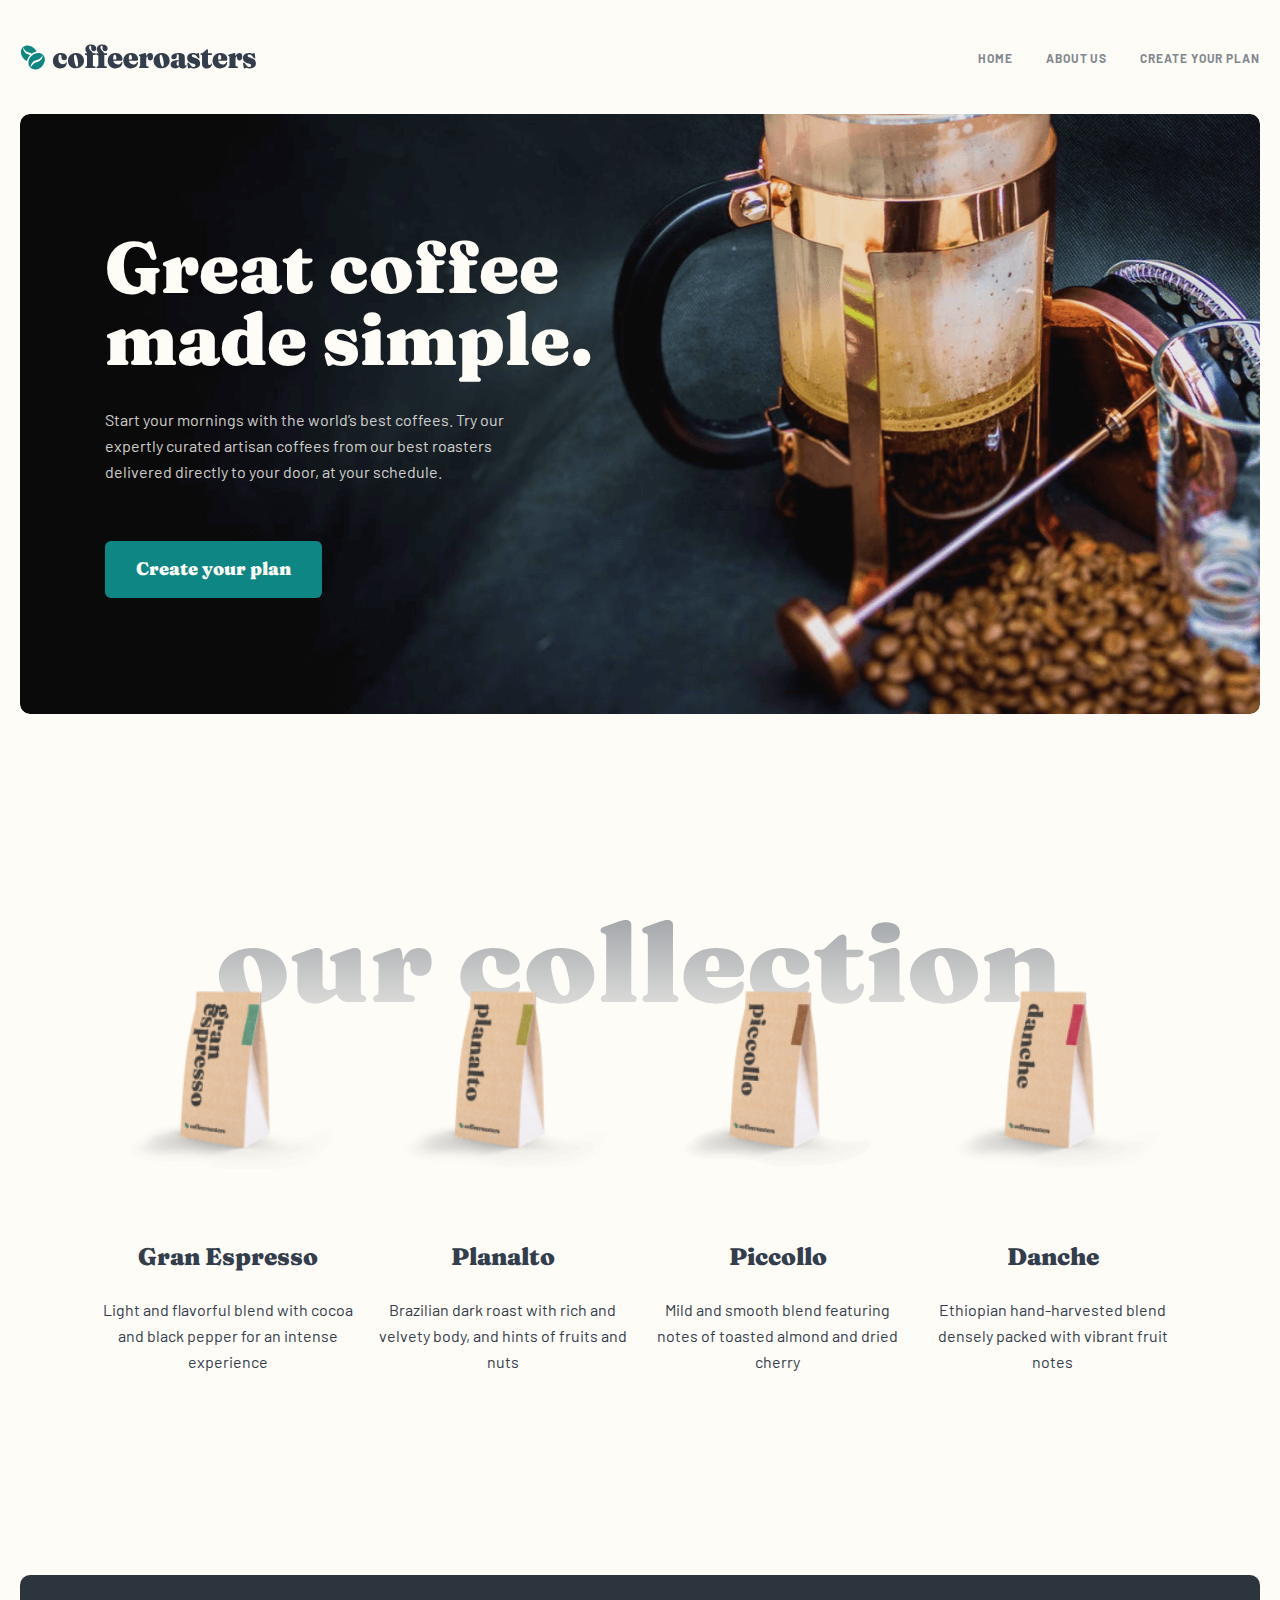
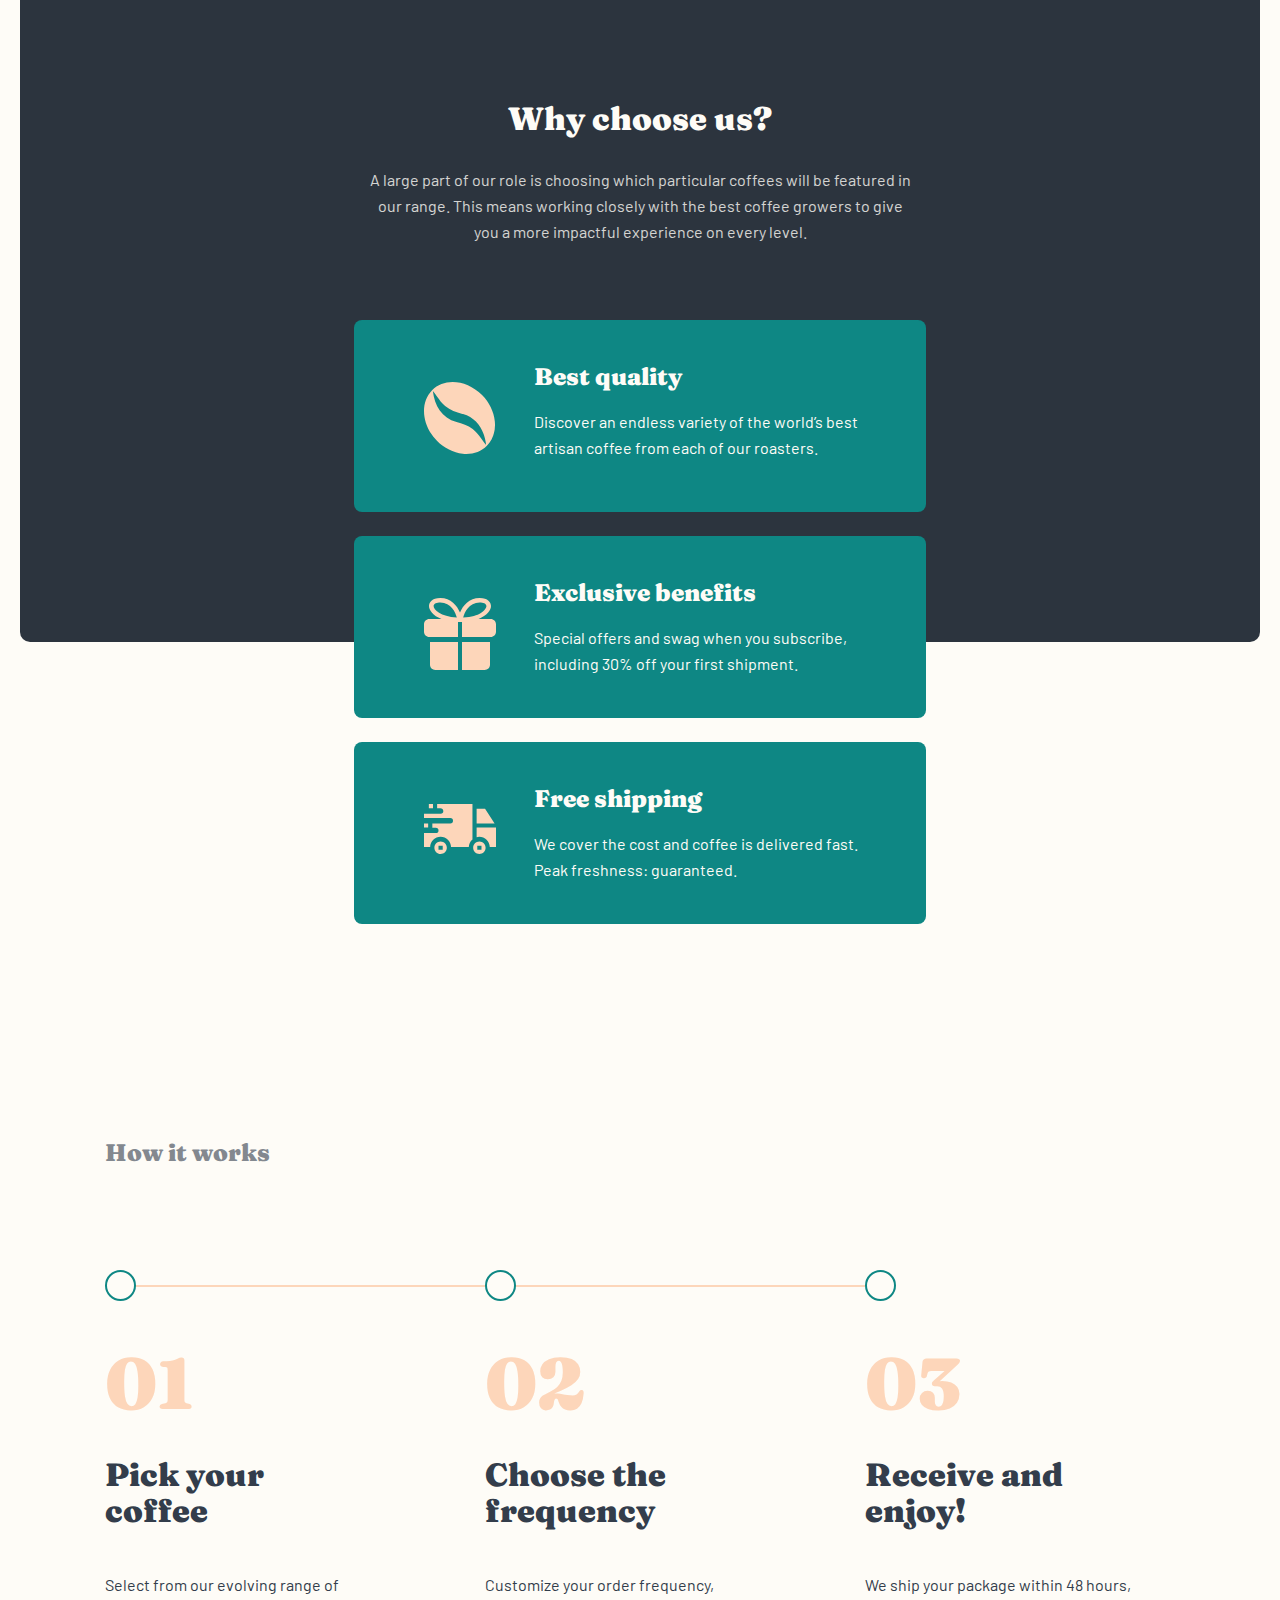
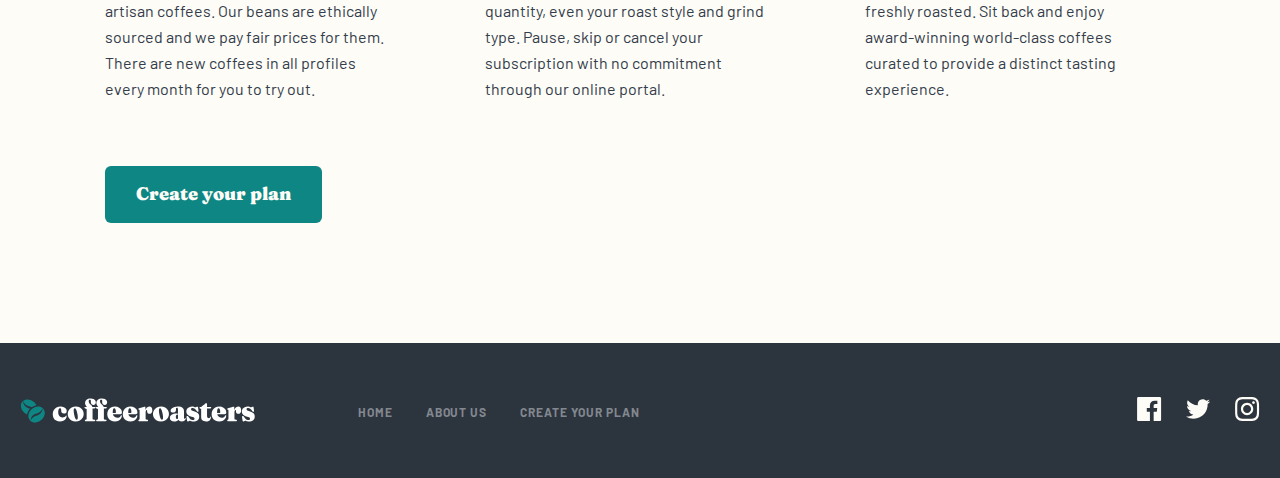
==== commit 98540c73: "Add about.html file and subscribe.html file" ====
--- a/index.html
+++ b/index.html
@@ -4,9 +4,7 @@
   <meta charset="UTF-8">
   <meta name="viewport" content="width=device-width, initial-scale=1.0">
   <title>Coffee roaster</title>
-  <link rel="stylesheet" href="./styles.css/normalize.css">
-  <link rel="stylesheet" href="./styles.css/main.css">
-  <!-- <link rel="stylesheet" href="./styles.css/mainmini.css"> -->
+  <link rel="stylesheet" href="./styles/main.min.css">
 </head>
 <body>
   <header class="site-header">
@@ -25,12 +23,12 @@
               </a>
             </li>
             <li class="navbar-menu__item">
-              <a class="navbar-menu__link" href="./index.html">
+              <a class="navbar-menu__link" href="./about.html">
                 ABOUT US
               </a>
             </li>
             <li class="navbar-menu__item">
-              <a class="navbar-menu__link" href="./index.html">
+              <a class="navbar-menu__link" href="./subscribe.html">
                 CREATE YOUR PLAN
               </a>
             </li>
--- a/styles/main.min.css
+++ b/styles/main.min.css
@@ -0,0 +1 @@
+/*! normalize.css v8.0.1 | MIT License | github.com/necolas/normalize.css */html{line-height:1.15;-webkit-text-size-adjust:100%}body{margin:0}main{display:block}h1{font-size:2em;margin:.67em 0}hr{-webkit-box-sizing:content-box;box-sizing:content-box;height:0;overflow:visible}pre{font-family:monospace,monospace;font-size:1em}a{background-color:rgba(0,0,0,0)}abbr[title]{border-bottom:none;text-decoration:underline;-webkit-text-decoration:underline dotted;text-decoration:underline dotted}b,strong{font-weight:bolder}code,kbd,samp{font-family:monospace,monospace;font-size:1em}small{font-size:80%}sub,sup{font-size:75%;line-height:0;position:relative;vertical-align:baseline}sub{bottom:-0.25em}sup{top:-0.5em}img{border-style:none}button,input,optgroup,select,textarea{font-family:inherit;font-size:100%;line-height:1.15;margin:0}button,input{overflow:visible}button,select{text-transform:none}button,[type=button],[type=reset],[type=submit]{-webkit-appearance:button}button::-moz-focus-inner,[type=button]::-moz-focus-inner,[type=reset]::-moz-focus-inner,[type=submit]::-moz-focus-inner{border-style:none;padding:0}button:-moz-focusring,[type=button]:-moz-focusring,[type=reset]:-moz-focusring,[type=submit]:-moz-focusring{outline:1px dotted ButtonText}fieldset{padding:.35em .75em .625em}legend{-webkit-box-sizing:border-box;box-sizing:border-box;color:inherit;display:table;max-width:100%;padding:0;white-space:normal}progress{vertical-align:baseline}textarea{overflow:auto}[type=checkbox],[type=radio]{-webkit-box-sizing:border-box;box-sizing:border-box;padding:0}[type=number]::-webkit-inner-spin-button,[type=number]::-webkit-outer-spin-button{height:auto}[type=search]{-webkit-appearance:textfield;outline-offset:-2px}[type=search]::-webkit-search-decoration{-webkit-appearance:none}::-webkit-file-upload-button{-webkit-appearance:button;font:inherit}details{display:block}summary{display:list-item}template{display:none}[hidden]{display:none}:root{--main-title-font-size: 28px;--main-amenities-font-size: 24px;--main-text-font-size: 14px;--main-header-font-size: 12px;--main-link-font-size: 15px;--main-title-font-weight: 900;--main-text-font-weight: 400;--main-header-font-weight: 700;--main-title-line-height: 32px;--main-text-line-height: 25px;--main-header-line-height: 15px;--main-text-align: center;--main-header-color: #83888f;--main-color: #333d4b;--main-number-color: #fdd6ba;--main-background-color: #0e8784;--main-amenities-color: #fefcf7}@font-face{font-family:"Barlow";font-weight:400;src:url("../fonts/barlowregular.woff2") format("woff2"),url("../fonts/barlowregular.woff") format("woff");font-display:swap}@font-face{font-family:"Barlow";font-weight:700;src:url("../fonts/barlowbold.woff2") format("woff2"),url("../fonts/barlowbold.woff") format("woff");font-display:swap}@font-face{font-family:"Fraunces";font-weight:900;src:url("../fonts/frauncesblack.woff2") format("woff2"),url("../fonts/frauncesblack.woff") format("woff");font-display:swap}*,*::before,*::after{-webkit-box-sizing:border-box;box-sizing:border-box}html{height:100%}body{display:-webkit-box;display:-ms-flexbox;display:flex;height:100%;-webkit-box-orient:vertical;-webkit-box-direction:normal;-ms-flex-direction:column;flex-direction:column;font-family:"Barlow","Arial",sans-serif;background-color:var(--main-amenities-color)}main{-webkit-box-flex:1;-ms-flex-positive:1;flex-grow:1}.list-unstyled{margin-top:0;margin-bottom:0;padding-left:0;list-style:none}img{display:block;height:auto}.visually-hidden{position:absolute;width:1px;height:1px;margin:-1px;padding:0;border:none;clip:rect(0 0 0 0);overflow:hidden}.container{max-width:1320px;width:100%;margin:0 auto;padding:0 24px}@media only screen and (min-width: 600px){.container{padding:0 40px}}@media only screen and (min-width: 800px){.container{padding:0 20px}}.site-header{position:relative;padding-top:32px;padding-bottom:40px}.site-header__wrapper{display:-webkit-box;display:-ms-flexbox;display:flex;-webkit-box-pack:justify;-ms-flex-pack:justify;justify-content:space-between;-webkit-box-align:center;-ms-flex-align:center;align-items:center}.logo__img{width:163px;height:18px}.site-header__button{width:16px;height:15px;background-image:url("../images/hamburgmenu.svg");background-size:100%;background-repeat:no-repeat;background-position:center;background-color:rgba(0,0,0,0);border:none}.unscrollbody{overflow:hidden}.open-menu .navbar-menu{display:block}.open-menu .site-header__button{background-image:url("../images/closedmenu.svg")}.navbar-menu{display:none;position:absolute;top:89px;left:0;z-index:5;width:100vw;height:100vh;background-image:-webkit-gradient(linear, left bottom, left top, from(rgba(254, 252, 247, 0.5)), color-stop(55.94%, #fefcf7));background-image:linear-gradient(0deg, rgba(254, 252, 247, 0.5) 0%, #fefcf7 55.94%)}.navbar-menu__list{display:-webkit-box;display:-ms-flexbox;display:flex;-webkit-box-orient:vertical;-webkit-box-direction:normal;-ms-flex-direction:column;flex-direction:column;-webkit-box-align:center;-ms-flex-align:center;align-items:center;row-gap:32px;-webkit-column-gap:33px;-moz-column-gap:33px;column-gap:33px;margin-top:40px}.navbar-menu__link{font-family:"Fraunces","Times New Roman",serif;font-size:var(--main-amenities-font-size);font-weight:var(--main-title-font-weight);line-height:var(--main-title-line-height);letter-spacing:0;text-align:var(--main-text-align);color:var(--main-color);text-decoration-line:none;-webkit-transition:color .3s linear;transition:color .3s linear}.navbar-menu__link:hover{color:var(--main-color)}@media only screen and (min-width: 340px){:root{--main-text-font-size: 15px;--main-link-font-size: 16px}}@media only screen and (min-width: 365px){:root{--main-link-font-size: 18px}}@media only screen and (min-width: 550px){:root{--main-text-align: start}}@media only screen and (min-width: 600px){.site-header{padding-top:40px;padding-bottom:53px}.site-header__button{display:none}.site-header__navbar{position:static;display:block;width:auto;height:auto;background-image:none}.navbar-menu__list{-webkit-box-orient:horizontal;-webkit-box-direction:normal;-ms-flex-direction:row;flex-direction:row;margin-top:0}.navbar-menu__link{font-family:"Barlow","Arial",sans-serif;font-size:var(--main-header-font-size);font-weight:var(--main-header-font-weight);line-height:var(--main-header-line-height);letter-spacing:.92px;color:var(--main-header-color)}}@media only screen and (min-width: 700px){.logo__img{width:236px;height:26px}}@media only screen and (min-width: 800px){:root{--main-text-line-height: 26px;--main-text-font-size: 16px}.site-header{padding-top:44px;padding-bottom:44px}}.hero{padding-bottom:205px}.hero__wrapper{padding:100px 9px 85px;border-radius:10px;background-image:url("../images/herobgmobile.png");background-repeat:no-repeat;background-size:100% 100%;background-position:center}.hero__title-wrapper{display:-webkit-box;display:-ms-flexbox;display:flex;min-width:218px;max-width:280px;margin-right:auto;margin-left:auto;-webkit-box-orient:vertical;-webkit-box-direction:normal;-ms-flex-direction:column;flex-direction:column;-webkit-box-align:center;-ms-flex-align:center;align-items:center}.hero__title{margin-top:0;margin-bottom:20px;font-family:"Fraunces";font-size:32px;font-weight:var(--main-title-font-weight);line-height:40px;text-align:var(--main-text-align);color:var(--main-amenities-color)}.hero__text{margin-top:0;margin-bottom:30px;font-size:var(--main-text-font-size);font-weight:var(--main-text-font-weight);line-height:var(--main-text-line-height);text-align:var(--main-text-align);color:var(--main-amenities-color);opacity:.8}.hero__link{display:inline-block;padding:12px 20px 12px;font-family:"Fraunces";font-size:var(--main-link-font-size);font-weight:var(--main-title-font-weight);line-height:var(--main-text-line-height);text-decoration-line:none;text-align:var(--main-text-align);border-radius:6px;color:var(--main-amenities-color);background-color:var(--main-background-color);-webkit-transition:background-color .3s linear;transition:background-color .3s linear}.hero__link:hover{background-color:#66d2cf}@media only screen and (-webkit-min-device-pixel-ratio: 2),only screen and (min-device-pixel-ratio: 2),only screen and (min-resolution: 192dpi),only screen and (min-resolution: 2dppx){.hero__wrapper{background-image:url("../images/herobgmobile@2x.png")}}@media only screen and (min-width: 316px){.hero__wrapper{padding-right:24px;padding-left:24px}}@media only screen and (min-width: 340px){:root{--main-text-font-size: 15px;--main-link-font-size: 16px}.hero__wrapper{padding-bottom:90px}.hero__title{margin-bottom:22px;font-size:35px}.hero__text{margin-bottom:35px}.hero__link{padding:14px 25px 14px}}@media only screen and (min-width: 365px){:root{--main-link-font-size: 18px}.hero__wrapper{padding-bottom:100px}.hero__title{margin-bottom:24px;font-size:40px}.hero__text{margin-bottom:40px}.hero__link{padding:15px 31px 16px}}@media only screen and (min-width: 400px){.hero__wrapper{padding-bottom:100px;background-position:top}.hero__title{margin-bottom:26px}.hero__text{margin-bottom:42px}}@media only screen and (min-width: 460px){.hero{padding-bottom:203px}.hero__wrapper{background-image:url(../images/herobgtablet.png);background-position:center}}@media only screen and (min-width: 460px)and (-webkit-min-device-pixel-ratio: 2),only screen and (min-width: 460px)and (min-device-pixel-ratio: 2),only screen and (min-width: 460px)and (min-resolution: 192dpi),only screen and (min-width: 460px)and (min-resolution: 2dppx){.hero__wrapper{background-image:url("../images/herobgtablet@2x.png")}}@media only screen and (min-width: 460px){.hero__title-wrapper{min-width:300px}.hero__title{font-size:44px}}@media only screen and (min-width: 550px){:root{--main-text-align: start}.hero__title-wrapper{display:block;margin-right:0;margin-left:0}}@media only screen and (min-width: 600px){.hero__wrapper{padding:104px 0 104px 58px}.hero__title-wrapper{min-width:330px}.hero__text-wrapper{min-width:400px}.hero__title{margin-bottom:24px;font-size:48px;line-height:48px}.hero__text{margin-bottom:40px}}@media only screen and (min-width: 800px){:root{--main-text-line-height: 26px;--main-text-font-size: 16px}.hero{padding-bottom:262px}.hero__wrapper{padding:117px 0 116px 85px;background-image:url("../images/herobgdesktop.png");background-position:top left}}@media only screen and (min-width: 800px)and (-webkit-min-device-pixel-ratio: 2),only screen and (min-width: 800px)and (min-device-pixel-ratio: 2),only screen and (min-width: 800px)and (min-resolution: 192dpi),only screen and (min-width: 800px)and (min-resolution: 2dppx){.hero__wrapper{background-image:url("../images/herobgdesktop@2x.png")}}@media only screen and (min-width: 800px){.hero__title-wrapper{max-width:493px}.hero__title{margin-bottom:32px;font-size:72px;line-height:72px}.hero__text-wrapper{max-width:445px}.hero__text{margin-bottom:56px}}.collection{position:relative;padding-bottom:120px}.collection__wrapper{display:-webkit-box;display:-ms-flexbox;display:flex;-webkit-box-orient:vertical;-webkit-box-direction:normal;-ms-flex-direction:column;flex-direction:column;-webkit-box-align:center;-ms-flex-align:center;align-items:center}.collection__title-img{position:absolute;width:280px;height:60px;top:-70px}.collection__list{display:-webkit-box;display:-ms-flexbox;display:flex;-webkit-box-orient:vertical;-webkit-box-direction:normal;-ms-flex-direction:column;flex-direction:column;row-gap:48px}.collection__item{display:-webkit-box;display:-ms-flexbox;display:flex;-webkit-box-orient:vertical;-webkit-box-direction:normal;-ms-flex-direction:column;flex-direction:column;-webkit-box-align:center;-ms-flex-align:center;align-items:center}.collection__img{margin-bottom:24px;width:200px;height:151px}.collection__title-wrapper{display:-webkit-box;display:-ms-flexbox;display:flex;max-width:282px;-webkit-box-orient:vertical;-webkit-box-direction:normal;-ms-flex-direction:column;flex-direction:column;-webkit-box-align:center;-ms-flex-align:center;align-items:center}.collection__title{margin-top:0;margin-bottom:16px;font-family:"Fraunces";font-size:var(--main-amenities-font-size);font-weight:var(--main-title-font-weight);line-height:var(--main-title-line-height);text-align:var(--main-text-align);color:var(--main-color)}.collection__text{margin-top:0;margin-bottom:0;font-size:var(--main-text-font-size);font-weight:var(--main-text-font-weight);line-height:var(--main-text-line-height);text-align:var(--main-text-align);color:var(--main-color)}@media only screen and (min-width: 340px){:root{--main-text-font-size: 15px;--main-link-font-size: 16px}}@media only screen and (min-width: 400px){.collection__title-img{width:375px;height:72px;top:-85px}}@media only screen and (min-width: 460px){.collection{padding-bottom:144px}.collection__title-img{width:500px;height:100px;z-index:-1;top:-50px}.collection__item{-webkit-box-orient:horizontal;-webkit-box-direction:normal;-ms-flex-direction:row;flex-direction:row}.collection__img{margin-bottom:0}.collection__text{text-align:start}}@media only screen and (min-width: 550px){:root{--main-text-align: start}}@media only screen and (min-width: 600px){.collection__item{-webkit-column-gap:36px;-moz-column-gap:36px;column-gap:36px}.collection__title{margin-bottom:24px}}@media only screen and (min-width: 700px){.collection__title-img{width:689px;height:118px;top:-69px}.collection__item{-webkit-box-align:start;-ms-flex-align:start;align-items:start}.collection__img{width:255px;height:193px}.collection__title-wrapper{margin-top:30px;-webkit-box-align:start;-ms-flex-align:start;align-items:start}}@media only screen and (min-width: 800px){:root{--main-text-line-height: 26px;--main-text-font-size: 16px}.collection{padding-bottom:200px}.collection__list{-webkit-column-gap:30px;-moz-column-gap:30px;column-gap:30px;-webkit-box-orient:horizontal;-webkit-box-direction:normal;-ms-flex-direction:row;flex-direction:row;-ms-flex-wrap:wrap;flex-wrap:wrap;-ms-flex-pack:distribute;justify-content:space-around}.collection__item{display:inline-block}.collection__img{margin-bottom:72px}.collection__title{text-align:center}.collection__text{text-align:center}.collection__title-wrapper{max-width:255px;margin-top:0;-webkit-box-align:center;-ms-flex-align:center;align-items:center}}@media only screen and (min-width: 850px){.collection__list{padding-right:30px;padding-left:30px;-webkit-column-gap:80px;-moz-column-gap:80px;column-gap:80px}}@media only screen and (min-width: 1000px){.collection__list{padding-right:54px;padding-left:54px;-webkit-column-gap:120px;-moz-column-gap:120px;column-gap:120px}}@media only screen and (min-width: 1120px){.collection__title-img{width:1111px;height:196px;top:-110px}.collection__list{padding-right:0;padding-left:0;-webkit-column-gap:20px;-moz-column-gap:20px;column-gap:20px;-webkit-box-pack:justify;-ms-flex-pack:justify;justify-content:space-between}}@media only screen and (min-width: 1320px){.collection__list{padding-right:85px;padding-left:85px;-webkit-column-gap:30px;-moz-column-gap:30px;column-gap:30px;-webkit-box-pack:justify;-ms-flex-pack:justify;justify-content:space-between}}.amenities{padding-bottom:590px}.amenities__wrapper{padding-bottom:540px;display:-webkit-box;display:-ms-flexbox;display:flex;-webkit-box-orient:vertical;-webkit-box-direction:normal;-ms-flex-direction:column;flex-direction:column;-webkit-box-align:center;-ms-flex-align:center;align-items:center;border-radius:10px;background-color:#282f38}.amenities__title-wrapper{padding:64px 20px 29px;border-radius:10px 10px 0 0;background-color:#2c343e}.amenities__title{margin-top:0;margin-bottom:24px;font-family:"Fraunces";font-size:23px;font-weight:var(--main-title-font-weight);line-height:28px;text-align:var(--main-text-align);color:var(--main-amenities-color)}.amenities__text{margin-top:0;margin-bottom:0;font-size:var(--main-text-font-size);font-weight:var(--main-text-font-weight);line-height:var(--main-text-line-height);text-align:var(--main-text-align);color:var(--main-amenities-color);opacity:.8}.amenities__list-wrapper{position:relative}.amenities__list{position:absolute;display:-webkit-box;display:-ms-flexbox;display:flex;padding-right:11px;padding-left:11px;-webkit-box-orient:vertical;-webkit-box-direction:normal;-ms-flex-direction:column;flex-direction:column;-webkit-box-align:center;-ms-flex-align:center;align-items:center;row-gap:24px;z-index:2;top:-490px}.amenities__item{display:-webkit-box;display:-ms-flexbox;display:flex;padding:40px 11px 40px;-webkit-box-orient:vertical;-webkit-box-direction:normal;-ms-flex-direction:column;flex-direction:column;-webkit-box-align:center;-ms-flex-align:center;align-items:center;border-radius:8px;background-color:var(--main-background-color)}.amenities__item::before{display:block;margin-bottom:40px;content:"";background-repeat:no-repeat;background-position:center}.amenities__item:first-child:before{width:71px;height:72px;background-image:url("../images/coffee.svg");background-size:71px 72px}.amenities__item:nth-child(2):before{width:72px;height:72px;background-image:url("../images/benefits.svg");background-size:72px 72px}.amenities__item:nth-child(3):before{width:72px;height:50px;background-image:url("../images/shipping.svg");background-size:72px 50px}.amenities__item-wrapper{display:-webkit-box;display:-ms-flexbox;display:flex;-webkit-box-orient:vertical;-webkit-box-direction:normal;-ms-flex-direction:column;flex-direction:column;-webkit-box-align:center;-ms-flex-align:center;align-items:center}.amenities__item-title{margin-top:0;margin-bottom:16px;font-family:"Fraunces";font-size:20px;font-weight:var(--main-title-font-weight);line-height:var(--main-text-line-height);text-align:var(--main-text-align);color:var(--main-amenities-color)}.amenities__item-text{margin-top:0;margin-bottom:0;font-size:var(--main-text-font-size);font-weight:var(--main-text-font-weight);line-height:var(--main-text-line-height);text-align:var(--main-text-align);color:var(--main-amenities-color)}@media only screen and (min-width: 316px){.amenities__list{padding-right:24px;padding-left:24px}}@media only screen and (min-width: 365px){:root{--main-link-font-size: 18px}.amenities{display:-webkit-box;display:-ms-flexbox;display:flex;-webkit-box-orient:vertical;-webkit-box-direction:normal;-ms-flex-direction:column;flex-direction:column;-webkit-box-align:center;-ms-flex-align:center;align-items:center;padding-bottom:710px}.amenities__wrapper{padding-bottom:633px}.amenities__title-wrapper{padding-right:24px;padding-left:24px}.amenities__title{font-size:var(--main-title-font-size)}.amenities__list-wrapper{display:-webkit-box;display:-ms-flexbox;display:flex;-webkit-box-pack:center;-ms-flex-pack:center;justify-content:center}.amenities__list{padding-right:20px;padding-left:20px;top:-597px}.amenities__item{padding:72px 12px 48px}.amenities__item:first-child{padding-bottom:51px}.amenities__item:nth-child(3){padding-top:83px}.amenities__item::before{margin-bottom:56px}.amenities__item:nth-child(3):before{margin-bottom:67px}.amenities__item-wrapper{min-width:255px;max-width:344px;width:100%}.amenities__item-title{margin-bottom:24px;font-size:var(--main-amenities-font-size);line-height:var(--main-title-line-height)}.amenities__item-text-wraper{max-width:212px}}@media only screen and (min-width: 550px){:root{--main-text-align: start}.amenities__title,.amenities__text,.amenities__item-title,.amenities__item-text{text-align:center}}@media only screen and (min-width: 600px){.amenities{padding-bottom:495px}.amenities__wrapper{padding:56px 58px 368px;background-color:#2c343e}.amenities__title-wrapper{max-width:576px;padding-right:16px;padding-left:16px;background-color:rgba(0,0,0,0)}.amenities__title{font-size:32px;line-height:48px}.amenities__list{padding-right:58px;padding-left:58px;top:-322px}.amenities__item{position:relative;padding:41px 48px 41px 180px}.amenities__item:nth-child(3){padding-top:41px}.amenities__item-wrapper{-webkit-box-align:start;-ms-flex-align:start;align-items:start}.amenities__item::before{position:absolute;display:inline-block;margin-bottom:0px;top:62px;left:70px}.amenities__item:nth-child(3):before{margin-bottom:0px}.amenities__item-title{margin-bottom:16px;text-align:start}.amenities__item-text-wraper{max-width:344px}.amenities__item-text{text-align:start}}@media only screen and (min-width: 1320px){.amenities{padding-bottom:370px}.amenities__wrapper{padding:100px 0px 317px;background-color:#2c343e}.amenities__title-wrapper{max-width:540px;padding-right:0px;padding-left:0px}.amenities__title{margin-bottom:32px;font-size:40px}.amenities__list{-webkit-box-orient:horizontal;-webkit-box-direction:normal;-ms-flex-direction:row;flex-direction:row;padding-right:85px;padding-left:85px;-webkit-column-gap:30px;-moz-column-gap:30px;column-gap:30px;top:-233px}.amenities__item{position:relative;padding:72px 48px 48px}.amenities__item:nth-child(3){padding-top:83px}.amenities__item-wrapper{-webkit-box-align:center;-ms-flex-align:center;align-items:center}.amenities__item::before{position:static;display:block;margin-bottom:56px;top:62px;left:70px}.amenities__item:nth-child(3):before{margin-bottom:67px}.amenities__item-title{margin-bottom:24px;text-align:center}.amenities__item-text-wraper{max-width:255px}.amenities__item-text{text-align:center}}.sequence{padding-bottom:120px}.sequence__wrapper{display:-webkit-box;display:-ms-flexbox;display:flex;-webkit-box-orient:vertical;-webkit-box-direction:normal;-ms-flex-direction:column;flex-direction:column;-webkit-box-align:center;-ms-flex-align:center;align-items:center}.sequence__title{margin-top:0;margin-bottom:50px;font-family:"Fraunces";font-size:24px;font-weight:var(--main-title-font-weight);line-height:32px;text-align:var(--main-text-align);color:var(--main-header-color)}.sequence__list{display:-webkit-box;display:-ms-flexbox;display:flex;margin-bottom:79px;row-gap:56px;-webkit-box-orient:vertical;-webkit-box-direction:normal;-ms-flex-direction:column;flex-direction:column;-webkit-box-align:center;-ms-flex-align:center;align-items:center}.sequence__item{display:-webkit-box;display:-ms-flexbox;display:flex;-webkit-box-orient:vertical;-webkit-box-direction:normal;-ms-flex-direction:column;flex-direction:column;-webkit-box-align:center;-ms-flex-align:center;align-items:center}.sequence__item::before{display:block;height:72px;margin-bottom:24px;font-family:"Fraunces";font-size:72px;font-weight:900;line-height:72px;text-align:var(--main-text-align);color:var(--main-number-color)}.sequence__item:first-child::before{width:90px;content:"01"}.sequence__item:nth-child(2)::before{width:101px;content:"02"}.sequence__item:nth-child(3)::before{width:98px;content:"03"}.sequence__item-title{margin-top:0;margin-bottom:20px;font-family:"Fraunces";font-size:20px;font-weight:var(--main-title-font-weight);line-height:var(--main-title-line-height);text-align:var(--main-text-align);color:var(--main-color)}.sequence__item-text{margin-top:0;margin-bottom:0;font-size:15px;font-weight:var(--main-text-font-weight);line-height:25px;text-align:var(--main-text-align);color:var(--main-color)}@media only screen and (min-width: 340px){:root{--main-text-font-size: 15px;--main-link-font-size: 16px}.sequence__title{margin-bottom:80px}}@media only screen and (min-width: 365px){:root{--main-link-font-size: 18px}.sequence__item-wrapper{max-width:326px}.sequence__item-title{margin-bottom:24px;font-size:var(--main-title-font-size)}}@media only screen and (min-width: 550px){:root{--main-text-align: start}.sequence__title,.sequence__item-title,.sequence__item-text{text-align:center}}@media only screen and (min-width: 700px){.sequence__wrapper{-webkit-box-align:start;-ms-flex-align:start;align-items:start}.sequence__title{text-align:start;margin-bottom:123px}.sequence__list{position:relative;width:100%;margin-bottom:44px;-webkit-box-orient:horizontal;-webkit-box-direction:normal;-ms-flex-direction:row;flex-direction:row;-webkit-column-gap:25px;-moz-column-gap:25px;column-gap:25px;-webkit-box-align:start;-ms-flex-align:start;align-items:start}.sequence__list::before{position:absolute;display:block;width:100%;max-width:462px;height:2px;top:-62px;left:0;content:"";background-color:var(--main-number-color)}.sequence__item{-webkit-box-align:start;-ms-flex-align:start;align-items:start}.sequence__item::after{position:absolute;display:block;width:31px;height:31px;top:-77px;content:"";border:2px solid #0e8784;border-radius:50%;background-color:var(--main-amenities-color)}.sequence__item::before{margin-bottom:42px}.sequence__item-wrapper{max-width:218px}.sequence__item-title{margin-bottom:39px;line-height:32px;text-align:start}.sequence__item-text{text-align:start}.sequence__item-title{font-size:28px}}@media only screen and (min-width: 750px){.sequence__list::before{max-width:494px}}@media only screen and (min-width: 800px){:root{--main-text-line-height: 26px;--main-text-font-size: 16px}.sequence__wrapper{padding-right:40px;padding-left:40px}}@media only screen and (min-width: 850px){.sequence__wrapper{display:block;margin-right:auto;margin-left:auto;padding-right:60px;padding-left:60px}}@media only screen and (min-width: 1000px){.sequence__wrapper{padding-right:85px;padding-left:85px}.sequence__title{margin-bottom:178px}.sequence__list{margin-bottom:64px;-webkit-box-pack:stretch;-ms-flex-pack:stretch;justify-content:stretch;-webkit-column-gap:95px;-moz-column-gap:95px;column-gap:95px}.sequence__list::before{max-width:620px}.sequence__item::before{margin-bottom:38px}.sequence__item-wrapper{max-width:285px}.sequence__item-title-wrapper{max-width:218px}.sequence__item-title{margin-bottom:43px;font-size:32px;line-height:36px;text-align:start}.sequence__item-text{font-size:16px;line-height:26px}}@media only screen and (min-width: 1044px){.sequence__list::before{max-width:650px}}@media only screen and (min-width: 1090px){.sequence__list::before{max-width:670px}}@media only screen and (min-width: 1120px){.sequence__list::before{max-width:700px}}@media only screen and (min-width: 1164px){.sequence__list::before{max-width:730px}}@media only screen and (min-width: 1210px){.sequence__list::before{max-width:760px}}.about-hero{padding-bottom:120px}.about-hero__wrapper{display:-webkit-box;display:-ms-flexbox;display:flex;padding:80px 24px 60px;-webkit-box-pack:center;-ms-flex-pack:center;justify-content:center;border-radius:10px;background-image:url("../images/aboutherobgmobile.png");background-repeat:no-repeat;background-size:100% 100%;background-position:center}.about-hero__title-wrapper{display:-webkit-box;display:-ms-flexbox;display:flex;max-width:279px;width:100%;-webkit-box-orient:vertical;-webkit-box-direction:normal;-ms-flex-direction:column;flex-direction:column;-webkit-box-align:center;-ms-flex-align:center;align-items:center}.about-hero__title{margin-top:0;margin-bottom:18px;font-family:"Fraunces";font-size:var(--main-title-font-size);font-weight:var(--main-title-font-weight);line-height:28px;text-align:var(--main-text-align);color:var(--main-amenities-color)}.about-hero__text{margin-top:0;margin-bottom:0;font-size:var(--main-text-font-size);font-weight:var(--main-text-font-weight);line-height:var(--main-text-line-height);text-align:var(--main-text-align);color:var(--main-amenities-color);opacity:.8}@media only screen and (min-width: 340px){.about-hero__wrapper{padding-top:111px;padding-bottom:87px}.about-hero__title{margin-bottom:24px}}@media only screen and (min-width: 450px){.about-hero__wrapper{padding-top:120px;padding-bottom:100px}.about-hero__title-wrapper{max-width:300px}.about-hero__title{margin-bottom:28px;font-size:30px}}@media only screen and (min-width: 550px){.about-hero__wrapper{padding:100px 0 100px 58px;-webkit-box-pack:start;-ms-flex-pack:start;justify-content:start;background-image:url("../images/aboutherobgtablet.png")}.about-hero__title-wrapper{max-width:405px;-webkit-box-align:start;-ms-flex-align:start;align-items:start}.about-hero__title{margin-bottom:24px;font-size:32px;line-height:40px;text-align:start}.about-hero__text{text-align:start}}@media only screen and (min-width: 600px){.about-hero__wrapper{padding-top:118px;padding-bottom:118px}}@media only screen and (min-width: 700px){.about-hero__wrapper{padding:118px 0 118px 58px}}@media only screen and (min-width: 800px){:root{--main-text-font-size: 16px;--main-text-line-height: 26px}.about-hero__wrapper{padding:137px 0 137px 85px;background-image:url("../../images/aboutherobgdesktop.png")}.about-hero__title-wrapper{max-width:445px}.about-hero__title{font-size:40px;line-height:48px}}.commitment{padding-bottom:120px}.commitment__img{width:232px;height:280px;margin-right:auto;margin-bottom:30px;margin-left:auto}.commitment__title-wrapper{max-width:326px;width:100%;margin-right:auto;margin-left:auto}.commitment__title{margin-top:0;margin-bottom:20px;text-align:center;font-family:"Fraunces";font-size:32px;font-weight:var(--main-title-font-weight);line-height:48px;color:var(--main-color)}.commitment__text{margin-top:0;margin-bottom:0;font-size:var(--main-text-font-size);font-weight:var(--main-text-font-weight);line-height:var(--main-text-line-height);text-align:center;color:var(--main-color);opacity:.8}@media only screen and (min-width: 375px){.commitment__img{width:327px;height:400px;margin-bottom:48px}.commitment__title{margin-bottom:30px}}@media only screen and (min-width: 450px){.commitment__title-wrapper{max-width:450px}}@media only screen and (min-width: 650px){.commitment{padding-bottom:144px}.commitment__wrapper{display:-webkit-box;display:-ms-flexbox;display:flex;-webkit-column-gap:40px;-moz-column-gap:40px;column-gap:40px}.commitment__img{width:240px;height:420px;margin-right:0;margin-bottom:0;margin-left:0}.commitment__title-wrapper{max-width:340px;margin-right:0;margin-left:0}.commitment__title{margin-bottom:10px;line-height:40px;text-align:start}.commitment__text{line-height:22px;text-align:start}}@media only screen and (min-width: 750px){.commitment__wrapper{-webkit-column-gap:68px;-moz-column-gap:68px;column-gap:68px}.commitment__img{width:281px;height:470px}.commitment__title{margin-bottom:30px;line-height:48px}.commitment__text{line-height:var(--main-text-line-height)}}@media only screen and (min-width: 800px){.commitment__wrapper{-webkit-column-gap:70px;-moz-column-gap:70px;column-gap:70px;-webkit-box-pack:center;-ms-flex-pack:center;justify-content:center;-webkit-box-align:center;-ms-flex-align:center;align-items:center}.commitment__img{width:445px;width:315px;height:520px;height:500px}.commitment__title-wrapper{max-width:538px}.commitment__title{font-size:40px;margin-bottom:32px}}@media only screen and (min-width: 1000px){.commitment__wrapper{-webkit-column-gap:125px;-moz-column-gap:125px;column-gap:125px}.commitment__img{width:445px;height:520px}}.quality{padding-top:78px;padding-bottom:120px}.quality__wrapper{position:relative;padding:100px 24px 61px;border-radius:10px;background-color:#2c343e}.quality__img{position:absolute;width:200px;height:156px;top:-78px;right:calc(50% - 100px)}.quality__title-wrapper{max-width:280px;width:100%;margin-right:auto;margin-left:auto}.quality__title{margin-top:0;margin-bottom:24px;color:var(--main-amenities-color);text-align:center;font-family:"Fraunces";font-size:20px;font-weight:var(--main-title-font-weight);line-height:28px}.quality__text-wrapper{max-width:538px;width:100%;margin-right:auto;margin-left:auto}.quality__text{margin-top:0;margin-bottom:0;font-size:var(--main-text-font-size);font-weight:var(--main-text-font-weight);line-height:var(--main-text-line-height);text-align:center;color:var(--main-amenities-color);opacity:.8}@media only screen and (min-width: 350px){.quality__wrapper{padding-top:142px}.quality__img{width:279px;top:-78px;right:calc(50% - 140px)}.quality__title{font-size:var(--main-title-font-size)}}@media only screen and (min-width: 550px){.quality{padding-top:160px;padding-bottom:144px}.quality__wrapper{padding-top:224px;padding-bottom:67px}.quality__img{width:450px;height:320px;top:-160px;right:calc(50% - 225px)}.quality__title-wrapper{max-width:420px}.quality__title{font-size:32px;line-height:48px}}@media only screen and (min-width: 1000px){.quality{padding-top:88px;padding-bottom:168px}.quality__wrapper{padding-top:88px;padding-bottom:140px}.quality__img{width:445px;height:474px;top:-88px;right:50px}.quality__title-wrapper{margin-right:0;margin-left:0}.quality__title{margin-bottom:32px;font-size:40px;text-align:start}.quality__text-wrapper{max-width:415px;margin-right:0;margin-left:0}.quality__text{text-align:start}}@media only screen and (min-width: 1200px){.quality__wrapper{padding-bottom:176px;padding-left:85px}.quality__img{right:85px}.quality__title-wrapper{max-width:515px}.quality__text-wrapper{max-width:538px}}.headquarters{padding-bottom:120px}.headquarters__wrapper{display:-webkit-box;display:-ms-flexbox;display:flex;-webkit-box-orient:vertical;-webkit-box-direction:normal;-ms-flex-direction:column;flex-direction:column;-webkit-box-align:center;-ms-flex-align:center;align-items:center}.headquarters__title{margin-top:0;margin-bottom:72px;font-family:"Fraunces";font-size:24px;font-weight:var(--main-title-font-weight);line-height:32px;color:var(--main-header-color)}.headquarters__address-wrapper{display:-webkit-box;display:-ms-flexbox;display:flex;row-gap:80px;-webkit-box-orient:vertical;-webkit-box-direction:normal;-ms-flex-direction:column;flex-direction:column;-webkit-box-align:center;-ms-flex-align:center;align-items:center}.headquarters__address-box{display:-webkit-box;display:-ms-flexbox;display:flex;-webkit-box-orient:vertical;-webkit-box-direction:normal;-ms-flex-direction:column;flex-direction:column;-webkit-box-align:center;-ms-flex-align:center;align-items:center}.headquarters__kingdom-img{width:41px;height:49px;margin-bottom:48px}.headquarters__address-title{margin-top:0;margin-bottom:22px;font-family:"Fraunces";font-size:28px;font-weight:var(--main-title-font-weight);line-height:36px;text-align:center;color:var(--main-color)}.headquarters__address{font-style:normal}.headquarters__list{display:-webkit-box;display:-ms-flexbox;display:flex;margin-top:0;margin-bottom:0;padding-left:0;list-style:none;row-gap:1px;-webkit-box-orient:vertical;-webkit-box-direction:normal;-ms-flex-direction:column;flex-direction:column;-webkit-box-align:center;-ms-flex-align:center;align-items:center}.headquarters__link{font-size:16px;font-weight:var(--main-text-font-weight);line-height:26px;text-decoration-line:none;color:var(--main-color)}.headquarters__canada-img{width:52px;height:50px;margin-bottom:47px}.headquarters__australia-img{width:49px;height:44px;margin-bottom:47px}@media only screen and (min-width: 600px){.headquarters{padding-bottom:144px}.headquarters__wrapper{-webkit-box-align:start;-ms-flex-align:start;align-items:start}.headquarters__address-wrapper{-webkit-box-orient:horizontal;-webkit-box-direction:normal;-ms-flex-direction:row;flex-direction:row;-webkit-column-gap:18px;-moz-column-gap:18px;column-gap:18px;-webkit-box-align:start;-ms-flex-align:start;align-items:start}.headquarters__address-box{-webkit-box-align:start;-ms-flex-align:start;align-items:start}.headquarters__address-title{margin-bottom:21px;font-size:24px}.headquarters__list{-webkit-box-align:start;-ms-flex-align:start;align-items:start}.headquarters__australia-img{margin-bottom:52px}}@media only screen and (min-width: 650px){.headquarters__address-wrapper{-webkit-column-gap:40px;-moz-column-gap:40px;column-gap:40px}}@media only screen and (min-width: 700px){.headquarters__address-wrapper{-webkit-column-gap:50px;-moz-column-gap:50px;column-gap:50px}}@media only screen and (min-width: 850px){.headquarters{padding-bottom:168px}.headquarters__wrapper{padding-left:85px}.headquarters__address-wrapper{-webkit-column-gap:75px;-moz-column-gap:75px;column-gap:75px}.headquarters__kingdom-img{margin-bottom:46px}.headquarters__canada-img{margin-bottom:45px}.headquarters__australia-img{margin-bottom:50px}.headquarters__address-title{margin-bottom:24px;font-size:32px}}@media only screen and (min-width: 1020px){.headquarters__address-wrapper{-webkit-column-gap:108px;-moz-column-gap:108px;column-gap:108px}.headquarters__address-box--canada{margin-right:100px}}.subscribe-hero{padding-bottom:120px}.subscribe-hero__wrapper{padding:101px 10px 136px;border-radius:10px;background-image:url("../images/subscribe.png");background-size:100% 100%;background-position:center;background-repeat:no-repeat}.subscribe-hero__title-wrapper{max-width:280px;width:100%;margin-right:auto;margin-left:auto}.subscribe-hero__title{margin-top:0;margin-bottom:22px;font-family:"Fraunces";font-size:30px;font-weight:var(--main-title-font-weight);line-height:40px;text-align:center;color:var(--main-amenities-color)}.subscribe-hero__text{margin-top:0;margin-bottom:0;font-size:var(--main-text-font-size);font-weight:var(--main-text-font-weight);line-height:25px;text-align:center;color:var(--main-amenities-color);opacity:.8}@media only screen and (min-width: 350px){.subscribe-hero__wrapper{padding:101px 24px 136px}.subscribe-hero__title{font-size:35px}}@media only screen and (min-width: 365px){.subscribe-hero__title{font-size:40px}}@media only screen and (min-width: 450px){.subscribe-hero__wrapper{background-image:url("../images/subscribetablet.png")}}@media only screen and (min-width: 550px){.subscribe-hero{padding-bottom:144px}.subscribe-hero__wrapper{padding:127px 58px 126px}.subscribe-hero__title-wrapper{max-width:400px;margin-right:0;margin-left:0}.subscribe-hero__title{margin-bottom:24px;font-size:48px;line-height:48px;text-align:start}.subscribe-hero__text{text-align:start}}@media only screen and (min-width: 800px){.subscribe-hero{padding-bottom:168px}.subscribe-hero__wrapper{padding:134px 85px;background-image:url("../images/subscribedesktop.png")}.subscribe-hero__title-wrapper{max-width:485px}.subscribe-hero__title{margin-bottom:32px;font-size:72px;line-height:72px}.subscribe-hero__text{line-height:26px}}.subscribe-sequence{padding-bottom:120px}.subscribe-sequence__wrapper{display:-webkit-box;display:-ms-flexbox;display:flex;padding:80px 10px 79px;-webkit-box-orient:vertical;-webkit-box-direction:normal;-ms-flex-direction:column;flex-direction:column;-webkit-box-align:center;-ms-flex-align:center;align-items:center;border-radius:10px;background-color:#2c343e}.subscribe-sequence__list{display:-webkit-box;display:-ms-flexbox;display:flex;row-gap:56px;-webkit-box-orient:vertical;-webkit-box-direction:normal;-ms-flex-direction:column;flex-direction:column;-webkit-box-align:center;-ms-flex-align:center;align-items:center}.subscribe-sequence__item{display:-webkit-box;display:-ms-flexbox;display:flex;-webkit-box-orient:vertical;-webkit-box-direction:normal;-ms-flex-direction:column;flex-direction:column;-webkit-box-align:center;-ms-flex-align:center;align-items:center}.subscribe-sequence__item::before{display:block;height:72px;margin-bottom:24px;font-family:"Fraunces";font-size:72px;font-weight:900;line-height:72px;text-align:var(--main-text-align);color:var(--main-number-color)}.subscribe-sequence__item:first-child::before{width:90px;content:"01"}.subscribe-sequence__item:nth-child(2)::before{width:101px;content:"02"}.subscribe-sequence__item:nth-child(3)::before{width:98px;content:"03"}.subscribe-sequence__item-title{margin-top:0;margin-bottom:20px;font-family:"Fraunces";font-size:20px;font-weight:var(--main-title-font-weight);line-height:var(--main-title-line-height);text-align:var(--main-text-align);color:#fff}.subscribe-sequence__item-text{margin-top:0;margin-bottom:0;font-size:15px;font-weight:var(--main-text-font-weight);line-height:25px;text-align:var(--main-text-align);color:#fff;opacity:.8}@media only screen and (min-width: 340px){:root{--main-text-font-size: 15px;--main-link-font-size: 16px}.subscribe-sequence__title{margin-bottom:80px}}@media only screen and (min-width: 365px){:root{--main-link-font-size: 18px}.subscribe-sequence__item-wrapper{max-width:326px}.subscribe-sequence__item-title{margin-bottom:24px;font-size:var(--main-title-font-size)}}@media only screen and (min-width: 550px){:root{--main-text-align: start}.subscribe-sequence__title,.subscribe-sequence__item-title,.subscribe-sequence__item-text{text-align:center}}@media only screen and (min-width: 700px){.subscribe-sequence{padding-bottom:144px}.subscribe-sequence__wrapper{padding:176px 40px 96px 40px;-webkit-box-align:start;-ms-flex-align:start;align-items:start}.subscribe-sequence__title{text-align:start;margin-bottom:119px}.subscribe-sequence__list{position:relative;width:100%;-webkit-box-orient:horizontal;-webkit-box-direction:normal;-ms-flex-direction:row;flex-direction:row;-webkit-column-gap:25px;-moz-column-gap:25px;column-gap:25px;-webkit-box-align:start;-ms-flex-align:start;align-items:start}.subscribe-sequence__list::before{position:absolute;display:block;width:100%;max-width:445px;height:2px;top:-62px;left:15px;content:"";background-color:var(--main-number-color)}.subscribe-sequence__item{-webkit-box-align:start;-ms-flex-align:start;align-items:start}.subscribe-sequence__item::after{position:absolute;display:block;width:31px;height:31px;top:-77px;content:"";border:2px solid #0e8784;border-radius:50%}.subscribe-sequence__item::before{margin-bottom:42px}.subscribe-sequence__item-wrapper{max-width:218px}.subscribe-sequence__item-title{margin-bottom:39px;line-height:32px;text-align:start}.subscribe-sequence__item-text{text-align:start}.subscribe-sequence__item-title{font-size:28px}}@media only screen and (min-width: 740px){.subscribe-sequence__list::before{max-width:470px}}@media only screen and (min-width: 765px){.subscribe-sequence__list::before{max-width:475px}}@media only screen and (min-width: 800px){:root{--main-text-line-height: 26px;--main-text-font-size: 16px}.subscribe-sequence__wrapper{padding-right:40px;padding-left:40px}.subscribe-sequence__list::before{max-width:488px}}@media only screen and (min-width: 850px){.subscribe-sequence{padding-bottom:168px}.subscribe-sequence__wrapper{display:block;margin-right:auto;margin-left:auto;padding-right:60px;padding-left:60px}.subscribe-sequence__item-title{margin-bottom:43px;font-size:32px;line-height:36px}.subscribe-sequence__item-text{font-size:16px;line-height:26px}}@media only screen and (min-width: 1000px){.addition-container{max-width:1320px;width:100%;margin:0 auto;padding:0 20px}.subscribe-sequence__wrapper{padding:198px 85px 100px}.subscribe-sequence__title{margin-bottom:178px}.subscribe-sequence__list{-webkit-box-pack:stretch;-ms-flex-pack:stretch;justify-content:stretch;-webkit-column-gap:95px;-moz-column-gap:95px;column-gap:95px}.subscribe-sequence__list::before{max-width:600px}.subscribe-sequence__item::before{margin-bottom:38px}.subscribe-sequence__item-wrapper{max-width:285px}.subscribe-sequence__item-title-wrapper{max-width:218px}.subscribe-sequence__item-title{margin-bottom:43px;font-size:32px;line-height:36px;text-align:start}}@media only screen and (min-width: 1020px){.subscribe-sequence__list::before{max-width:612px}}@media only screen and (min-width: 1044px){.subscribe-sequence__list::before{max-width:630px}}@media only screen and (min-width: 1065px){.subscribe-sequence__list::before{max-width:645px}}@media only screen and (min-width: 1090px){.subscribe-sequence__list::before{max-width:660px}}@media only screen and (min-width: 1110px){.subscribe-sequence__list::before{max-width:680px}}@media only screen and (min-width: 1140px){.subscribe-sequence__list::before{max-width:695px}}@media only screen and (min-width: 1170px){.subscribe-sequence__list::before{max-width:720px}}@media only screen and (min-width: 1200px){.subscribe-sequence__list::before{max-width:740px}}@media only screen and (min-width: 1240px){.subscribe-sequence__list::before{max-width:762px}}.order{padding-bottom:120px}.order__opportunities{display:none}.order__details-wrapper{display:-webkit-box;display:-ms-flexbox;display:flex;row-gap:96px;-webkit-box-orient:vertical;-webkit-box-direction:normal;-ms-flex-direction:column;flex-direction:column;-webkit-box-align:center;-ms-flex-align:center;align-items:center}.order__details[open]>.order__summary::after{-webkit-transform:rotate(180deg);transform:rotate(180deg)}.order__summary{position:relative;display:-webkit-box;display:-ms-flexbox;display:flex;margin-bottom:18px;-webkit-box-align:center;-ms-flex-align:center;align-items:center;list-style:none}.order__summary::after{position:absolute;width:18px;height:12px;right:0;content:"";background-image:url("../images/arrowicon.svg");background-size:18px 12px;background-position:center;background-repeat:no-repeat;cursor:pointer}.order__summary-title-wrapper{max-width:165px;width:100%}.order__summary-title{margin-top:0;margin-bottom:0;color:var(--main-header-color);font-family:"Fraunces";font-size:17px;font-weight:900;line-height:28px}.order__details-box{display:-webkit-box;display:-ms-flexbox;display:flex;row-gap:16px;-webkit-box-orient:vertical;-webkit-box-direction:normal;-ms-flex-direction:column;flex-direction:column;-webkit-box-align:center;-ms-flex-align:center;align-items:center}.order__details-type{max-width:328px;width:100%;padding:24px 25px;border-radius:8px;background-color:#f4f1eb;-webkit-transition:background-color .3s linear;transition:background-color .3s linear}.order__details-type:hover{background-color:#fdd6ba}.order__details-title{margin-top:0;margin-bottom:8px;font-family:"Fraunces";font-size:20px;font-weight:900;line-height:32px;color:var(--main-color)}.order__details-text{margin-top:0;margin-bottom:0;font-size:16px;font-weight:400;line-height:26px;color:var(--main-color)}@media only screen and (min-width: 350px){.order__summary-title-wrapper{max-width:240px}.order__summary-title{font-size:24px}.order__details-title{font-size:24px}}.site-footer{padding-top:54px;padding-bottom:54px;background-color:#2c343e}.site-footer__wrapper{display:-webkit-box;display:-ms-flexbox;display:flex;row-gap:48px;-webkit-box-orient:vertical;-webkit-box-direction:normal;-ms-flex-direction:column;flex-direction:column;-webkit-box-align:center;-ms-flex-align:center;align-items:center}.sitelogo-link{text-decoration-line:none}.sitelogo{width:217px;height:23px}.site-footer__list{display:-webkit-box;display:-ms-flexbox;display:flex;row-gap:24px;-webkit-box-orient:vertical;-webkit-box-direction:normal;-ms-flex-direction:column;flex-direction:column;-webkit-box-align:center;-ms-flex-align:center;align-items:center}.site-footer__link{font-size:var(--main-header-font-size);font-weight:var(--main-header-font-weight);line-height:var(--main-header-line-height);letter-spacing:.923px;color:var(--main-header-color);text-decoration-line:none;-webkit-transition:color .3s linear;transition:color .3s linear}.site-footer__link:hover{color:var(--main-amenities-color)}.site-footer__social{display:-webkit-box;display:-ms-flexbox;display:flex;-webkit-column-gap:24px;-moz-column-gap:24px;column-gap:24px;-webkit-box-align:center;-ms-flex-align:center;align-items:center}.social-list__link{color:var(--main-amenities-color);-webkit-transition:color .3s linear;transition:color .3s linear}.social-list__link:hover{color:var(--main-number-color)}@media only screen and (min-width: 600px){.site-footer__wrapper{row-gap:33px}.sitelogo{width:235px;height:25px}.site-footer__list{margin-bottom:32px;-webkit-box-orient:horizontal;-webkit-box-direction:normal;-ms-flex-direction:row;flex-direction:row;-webkit-column-gap:33px;-moz-column-gap:33px;column-gap:33px}}@media only screen and (min-width: 850px){.site-footer__wrapper{-webkit-box-orient:horizontal;-webkit-box-direction:normal;-ms-flex-direction:row;flex-direction:row;-webkit-column-gap:70px;-moz-column-gap:70px;column-gap:70px;-webkit-box-align:center;-ms-flex-align:center;align-items:center}.site-footer__list{margin-right:auto;margin-bottom:0}}@media only screen and (min-width: 1000px){.site-footer__wrapper{-webkit-column-gap:103px;-moz-column-gap:103px;column-gap:103px}}/*# sourceMappingURL=main.min.css.map */